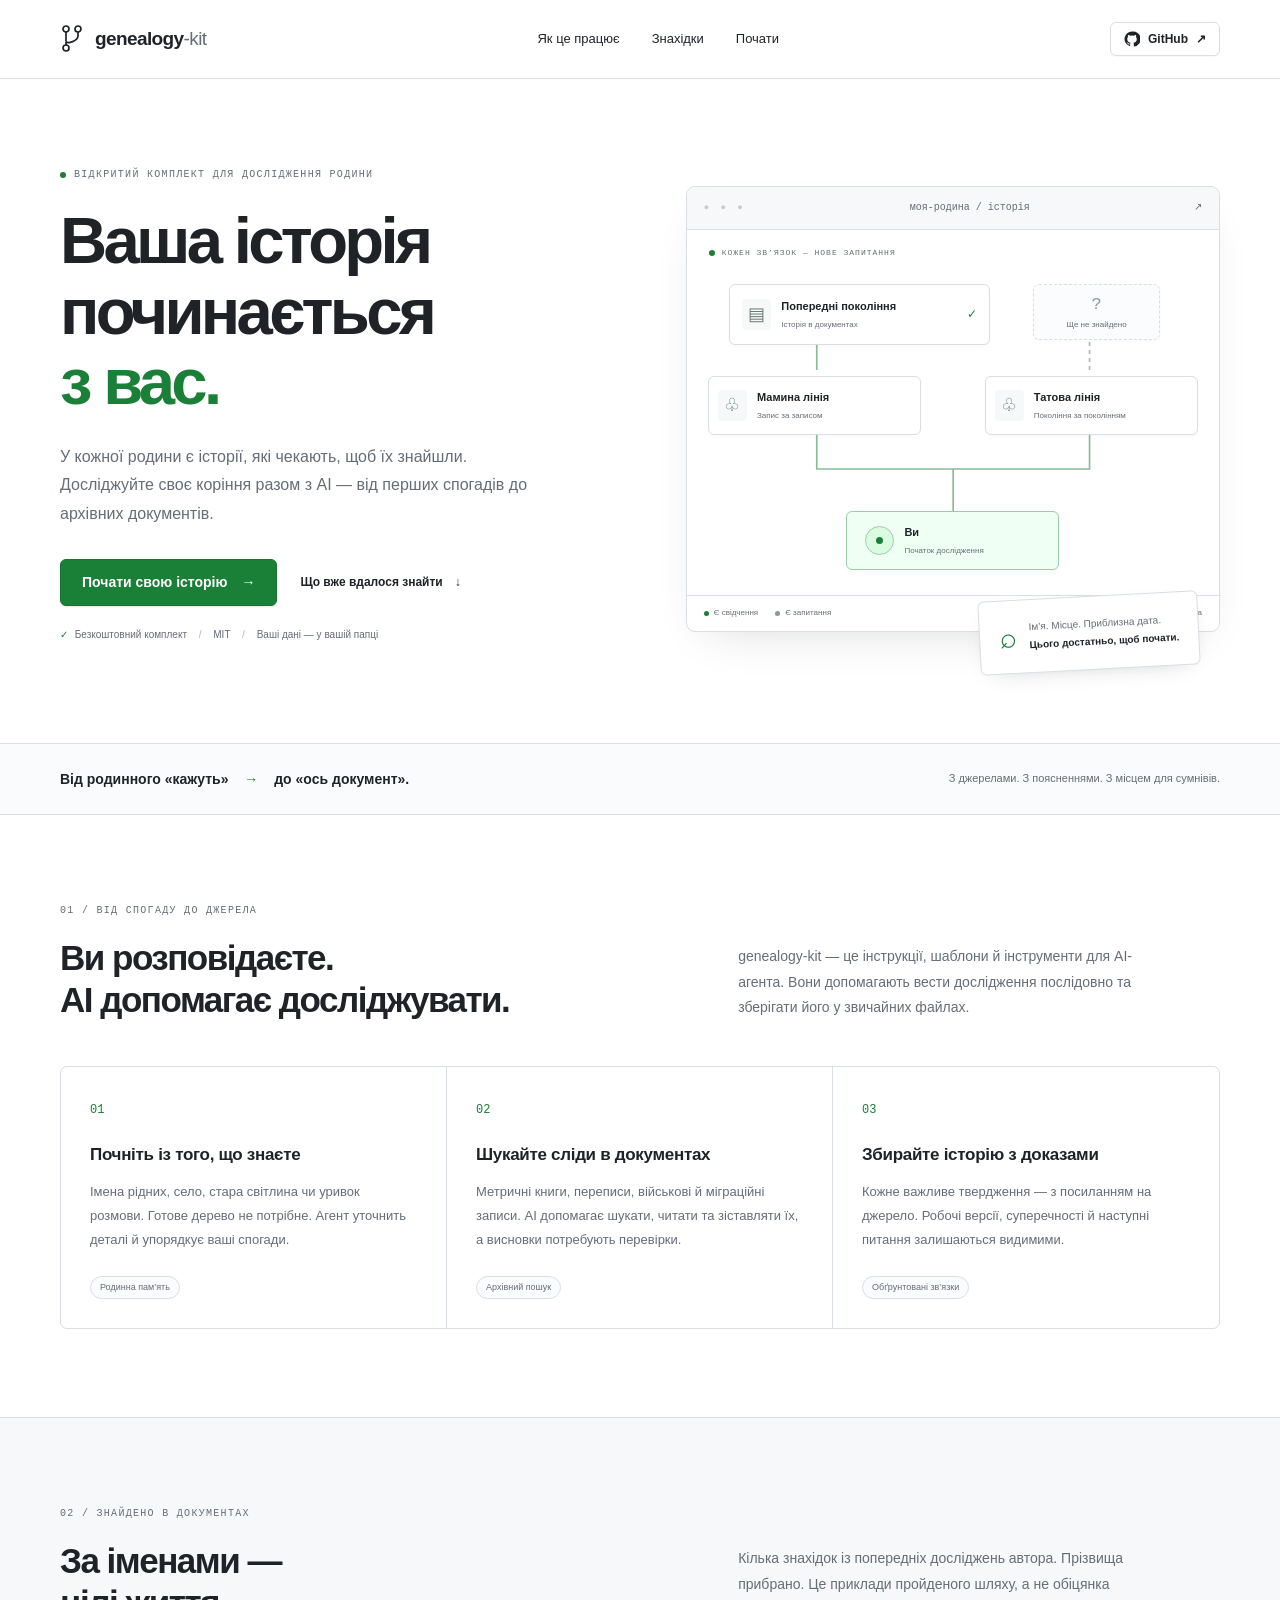
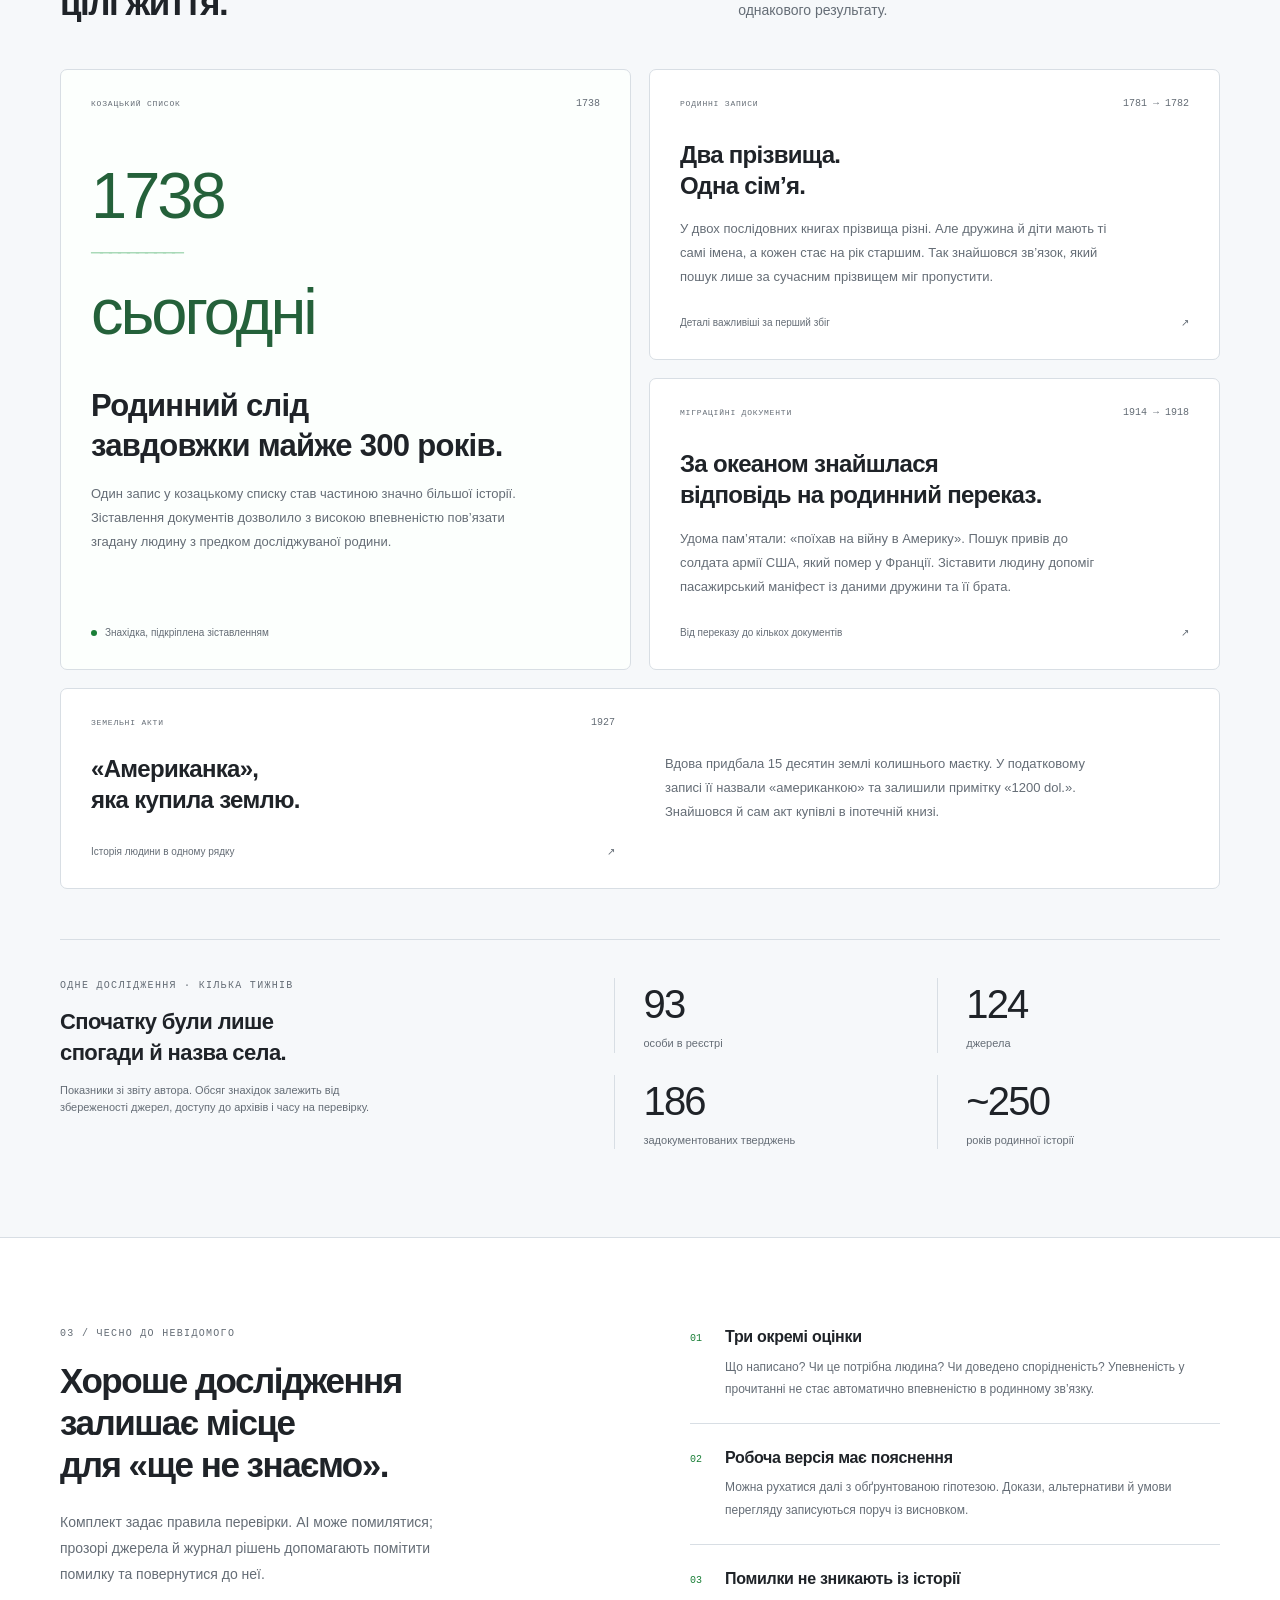
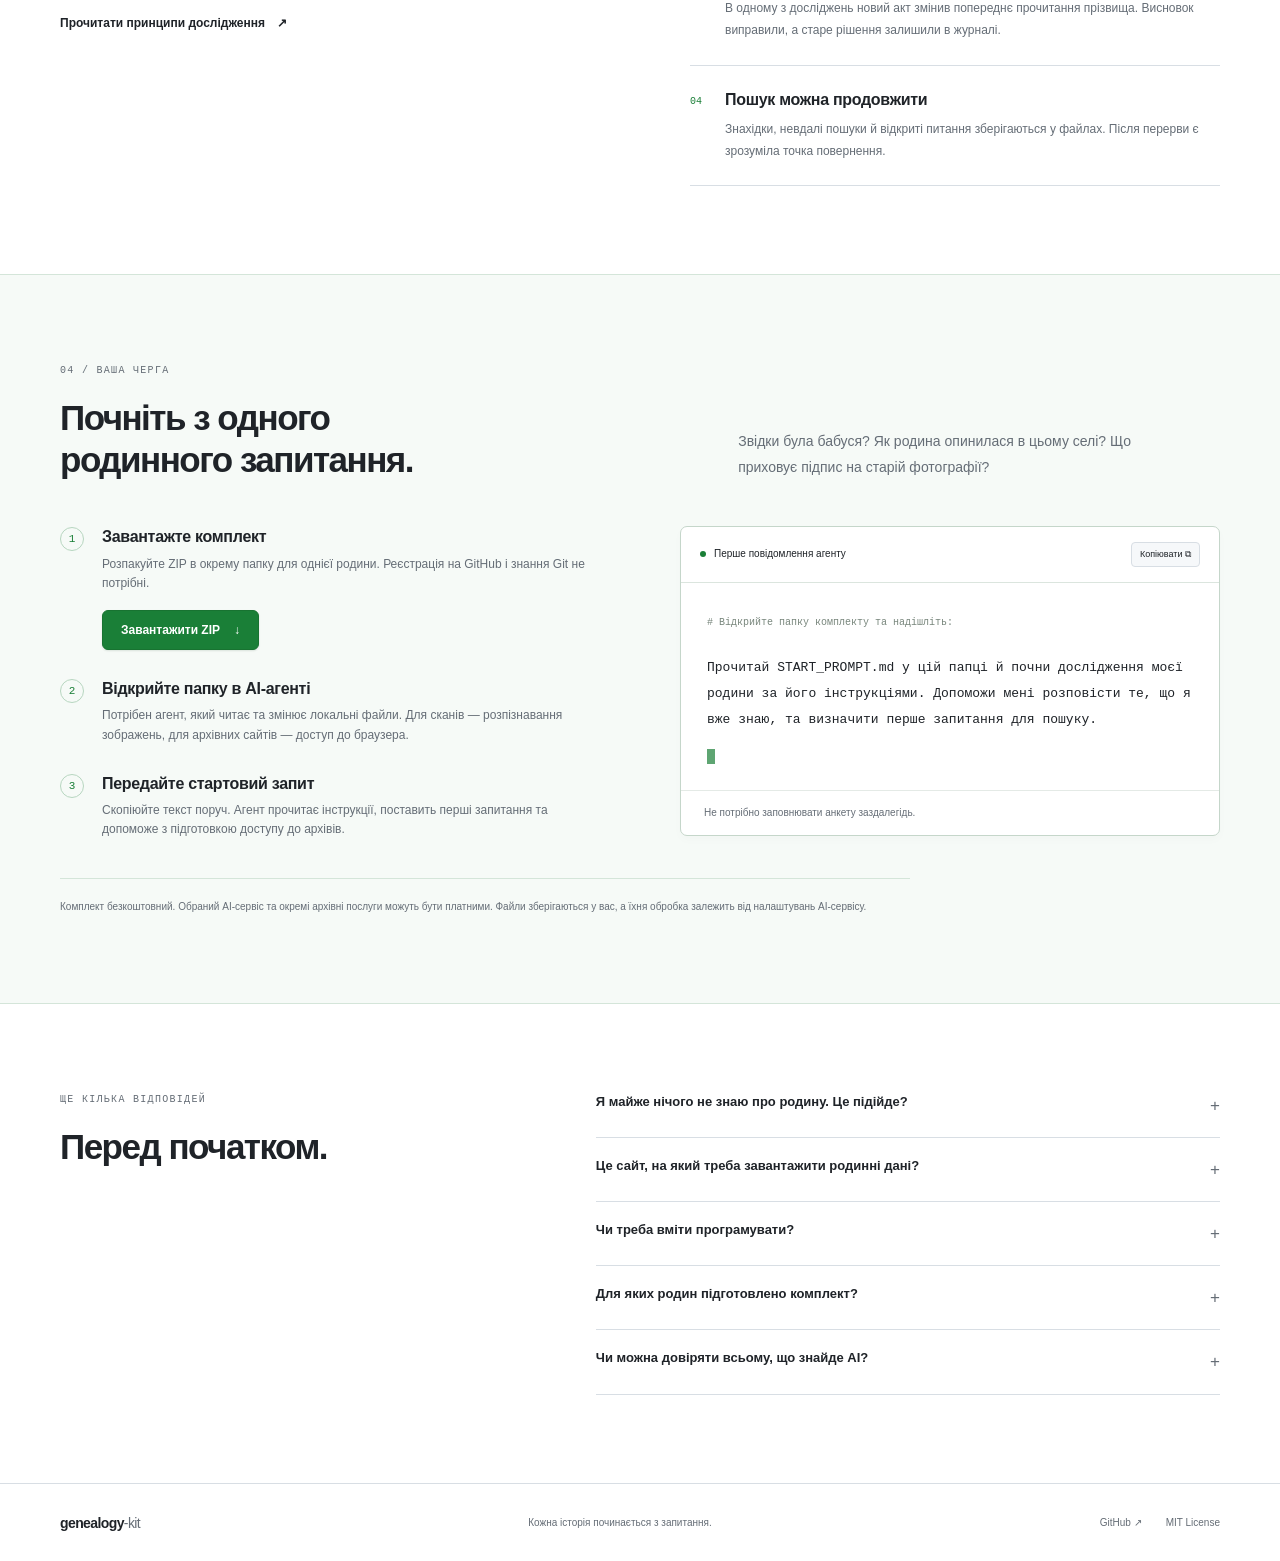
==== index.html @ ab4fbb74 "Публічний лендінг genealogy-kit" ====
<!doctype html>
<html lang="uk">
<head>
<meta charset="utf-8"><meta name="viewport" content="width=device-width,initial-scale=1">
<meta name="theme-color" content="#ffffff">
<title>genealogy-kit — Ваша історія починається з вас</title>
<meta name="description" content="Досліджуйте своє коріння разом з AI. Відкритий комплект інструкцій, шаблонів і інструментів: від родинних спогадів до історії, підкріпленої документами.">
<meta property="og:title" content="Ваша історія починається з вас — genealogy-kit">
<meta property="og:description" content="Родинні спогади. Архівні документи. Нові зв’язки. Відкритий комплект для дослідження родини разом з AI.">
<meta property="og:type" content="website"><meta property="og:locale" content="uk_UA">
<meta property="og:url" content="https://andriipopovych.github.io/genealogy-kit/">
<link rel="canonical" href="https://andriipopovych.github.io/genealogy-kit/">
<link rel="icon" href="icon.svg" type="image/svg+xml"><link rel="stylesheet" href="styles.css">
<script src="app.js" defer></script>
</head>
<body>
<a class="skip" href="#main">До основного вмісту</a>
<header class="header"><div class="wrap header-inner">
<a class="brand" href="#" aria-label="genealogy-kit — на початок"><svg width="25" height="27" viewBox="0 0 25 27" fill="none" aria-hidden="true"><path d="M6 5v11c0 4 12 0 12-5V5M6 17v5" stroke="currentColor" stroke-width="1.7"/><circle cx="6" cy="4" r="3" fill="white" stroke="currentColor" stroke-width="1.7"/><circle cx="18" cy="4" r="3" fill="white" stroke="currentColor" stroke-width="1.7"/><circle cx="6" cy="23" r="3" fill="white" stroke="currentColor" stroke-width="1.7"/></svg><span>genealogy<span class="muted">-kit</span></span></a>
<nav aria-label="Основна навігація"><a href="#how">Як це працює</a><a href="#stories">Знахідки</a><a href="#start">Почати</a></nav>
<a class="button small" href="https://github.com/AndriiPopovych/genealogy-kit"><svg class="icon" viewBox="0 0 24 24" aria-hidden="true"><path fill="currentColor" d="M12 .8a11.2 11.2 0 0 0-3.54 21.83c.56.1.77-.24.77-.54v-2.1c-3.13.68-3.79-1.33-3.79-1.33-.51-1.3-1.25-1.65-1.25-1.65-1.02-.7.08-.69.08-.69 1.13.08 1.72 1.16 1.72 1.16 1 .1.76 2.11 3.28 1.47.1-.72.39-1.22.71-1.5-2.5-.28-5.13-1.25-5.13-5.54 0-1.22.44-2.22 1.16-3-.12-.28-.5-1.42.11-2.96 0 0 .95-.3 3.08 1.15a10.7 10.7 0 0 1 5.6 0c2.14-1.45 3.08-1.15 3.08-1.15.62 1.54.23 2.68.12 2.97.72.77 1.15 1.77 1.15 2.99 0 4.3-2.63 5.26-5.14 5.54.4.35.76 1.03.76 2.08v3.06c0 .3.2.65.78.54A11.2 11.2 0 0 0 12 .8Z"/></svg> GitHub <span aria-hidden="true">↗</span></a>
</div></header>
<main id="main">
<section class="hero wrap">
<div class="hero-copy"><div class="eyebrow"><span class="status-dot"></span> ВІДКРИТИЙ КОМПЛЕКТ ДЛЯ ДОСЛІДЖЕННЯ РОДИНИ</div>
<h1>Ваша історія<br>починається<br><span>з вас.</span></h1>
<p class="lead">У кожної родини є історії, які чекають, щоб їх знайшли. Досліджуйте своє коріння разом з AI — від перших спогадів до архівних документів.</p>
<div class="actions"><a class="button primary" href="#start">Почати свою історію <span aria-hidden="true">→</span></a><a class="text-link" href="#stories">Що вже вдалося знайти <span aria-hidden="true">↓</span></a></div>
<p class="hero-note"><span aria-hidden="true">✓</span> Безкоштовний комплект <span class="separator">/</span> MIT <span class="separator">/</span> Ваші дані — у вашій папці</p>
</div>
<div class="tree-window" aria-label="Умовна схема: від вас до попередніх поколінь, із джерелами й відкритими питаннями">
<div class="window-bar"><span class="window-dots" aria-hidden="true">● ● ●</span><span>моя-родина / історія</span><span class="mono">↗</span></div>
<div class="tree-canvas">
<div class="tree-caption"><span class="status-dot"></span> КОЖЕН ЗВ’ЯЗОК — НОВЕ ЗАПИТАННЯ</div>
<svg class="tree-lines" viewBox="0 0 480 365" preserveAspectRatio="none" aria-hidden="true"><path d="M240 282V239H117V183M240 239H363V183M117 140V98H240V63"/><path class="uncertain" d="M363 140V63"/></svg>
<div class="ancestor old"><span class="node-icon">▤</span><div><b>Попередні покоління</b><small>Історія в документах</small></div><span class="node-check">✓</span></div>
<div class="ancestor question"><span>?</span><small>Ще не знайдено</small></div>
<div class="ancestor parent parent-left"><span class="node-icon">♧</span><div><b>Мамина лінія</b><small>Запис за записом</small></div></div>
<div class="ancestor parent parent-right"><span class="node-icon">♧</span><div><b>Татова лінія</b><small>Покоління за поколінням</small></div></div>
<div class="ancestor you"><span class="you-dot"></span><div><b>Ви</b><small>Початок дослідження</small></div></div>
</div>
<div class="tree-footer"><span><span class="legend-dot green"></span> Є свідчення</span><span><span class="legend-dot gray"></span> Є запитання</span><span class="illustration">Умовна схема</span></div>
<div class="source-note"><span class="source-icon" aria-hidden="true">⌕</span><p>Ім’я. Місце. Приблизна дата.<br><strong>Цього достатньо, щоб почати.</strong></p></div>
</div>
</section>
<div class="principle-strip"><div class="wrap"><p>Від родинного «кажуть» <span aria-hidden="true">→</span> до «ось документ».</p><span>З джерелами. З поясненнями. З місцем для сумнівів.</span></div></div>
<section id="how" class="section wrap">
<div class="section-heading"><div><div class="eyebrow">01 / ВІД СПОГАДУ ДО ДЖЕРЕЛА</div><h2>Ви розповідаєте.<br>AI допомагає досліджувати.</h2></div><p>genealogy-kit — це інструкції, шаблони й інструменти для AI-агента. Вони допомагають вести дослідження послідовно та зберігати його у звичайних файлах.</p></div>
<div class="steps"><article><span class="step-number">01</span><h3>Почніть із того, що знаєте</h3><p>Імена рідних, село, стара світлина чи уривок розмови. Готове дерево не потрібне. Агент уточнить деталі й упорядкує ваші спогади.</p><span class="step-label">Родинна пам’ять</span></article><article><span class="step-number">02</span><h3>Шукайте сліди в документах</h3><p>Метричні книги, переписи, військові й міграційні записи. AI допомагає шукати, читати та зіставляти їх, а висновки потребують перевірки.</p><span class="step-label">Архівний пошук</span></article><article><span class="step-number">03</span><h3>Збирайте історію з доказами</h3><p>Кожне важливе твердження — з посиланням на джерело. Робочі версії, суперечності й наступні питання залишаються видимими.</p><span class="step-label">Обґрунтовані зв’язки</span></article></div>
</section>
<section id="stories" class="stories-section"><div class="wrap section">
<div class="section-heading"><div><div class="eyebrow">02 / ЗНАЙДЕНО В ДОКУМЕНТАХ</div><h2>За іменами —<br>цілі життя.</h2></div><p>Кілька знахідок із попередніх досліджень автора. Прізвища прибрано. Це приклади пройденого шляху, а не обіцянка однакового результату.</p></div>
<div class="stories-grid">
<article class="story feature-story"><div class="story-meta"><span class="tag">КОЗАЦЬКИЙ СПИСОК</span><span>1738</span></div><div class="year-art" aria-hidden="true">1738<span>──────────</span>сьогодні</div><h3>Родинний слід<br>завдовжки майже 300 років.</h3><p>Один запис у козацькому списку став частиною значно більшої історії. Зіставлення документів дозволило з високою впевненістю пов’язати згадану людину з предком досліджуваної родини.</p><div class="story-bottom"><span class="status-dot"></span> Знахідка, підкріплена зіставленням</div></article>
<article class="story"><div class="story-meta"><span class="tag">РОДИННІ ЗАПИСИ</span><span>1781 → 1782</span></div><h3>Два прізвища.<br>Одна сім’я.</h3><p>У двох послідовних книгах прізвища різні. Але дружина й діти мають ті самі імена, а кожен стає на рік старшим. Так знайшовся зв’язок, який пошук лише за сучасним прізвищем міг пропустити.</p><div class="story-bottom">Деталі важливіші за перший збіг <span>↗</span></div></article>
<article class="story"><div class="story-meta"><span class="tag">МІГРАЦІЙНІ ДОКУМЕНТИ</span><span>1914 → 1918</span></div><h3>За океаном знайшлася<br>відповідь на родинний переказ.</h3><p>Удома пам’ятали: «поїхав на війну в Америку». Пошук привів до солдата армії США, який помер у Франції. Зіставити людину допоміг пасажирський маніфест із даними дружини та її брата.</p><div class="story-bottom">Від переказу до кількох документів <span>↗</span></div></article>
<article class="story"><div class="story-meta"><span class="tag">ЗЕМЕЛЬНІ АКТИ</span><span>1927</span></div><h3>«Американка»,<br>яка купила землю.</h3><p>Вдова придбала 15 десятин землі колишнього маєтку. У податковому записі її назвали «американкою» та залишили примітку «1200 dol.». Знайшовся й сам акт купівлі в іпотечній книзі.</p><div class="story-bottom">Історія людини в одному рядку <span>↗</span></div></article>
</div>
<div class="case-summary"><div><span class="eyebrow">ОДНЕ ДОСЛІДЖЕННЯ · КІЛЬКА ТИЖНІВ</span><h3>Спочатку були лише<br>спогади й назва села.</h3><p>Показники зі звіту автора. Обсяг знахідок залежить від збереженості джерел, доступу до архівів і часу на перевірку.</p></div><div class="stats"><div><strong>93</strong><span>особи в реєстрі</span></div><div><strong>124</strong><span>джерела</span></div><div><strong>186</strong><span>задокументованих тверджень</span></div><div><strong>~250</strong><span>років родинної історії</span></div></div></div>
</div></section>
<section class="section wrap evidence-section"><div><div class="eyebrow">03 / ЧЕСНО ДО НЕВІДОМОГО</div><h2>Хороше дослідження<br>залишає місце<br>для «ще не знаємо».</h2><p class="section-intro">Комплект задає правила перевірки. AI може помилятися; прозорі джерела й журнал рішень допомагають помітити помилку та повернутися до неї.</p><a class="text-link" href="https://github.com/AndriiPopovych/genealogy-kit/blob/main/AGENTS.md">Прочитати принципи дослідження <span aria-hidden="true">↗</span></a></div><div class="evidence-list"><article><span>01</span><div><h3>Три окремі оцінки</h3><p>Що написано? Чи це потрібна людина? Чи доведено спорідненість? Упевненість у прочитанні не стає автоматично впевненістю в родинному зв’язку.</p></div></article><article><span>02</span><div><h3>Робоча версія має пояснення</h3><p>Можна рухатися далі з обґрунтованою гіпотезою. Докази, альтернативи й умови перегляду записуються поруч із висновком.</p></div></article><article><span>03</span><div><h3>Помилки не зникають із історії</h3><p>В одному з досліджень новий акт змінив попереднє прочитання прізвища. Висновок виправили, а старе рішення залишили в журналі.</p></div></article><article><span>04</span><div><h3>Пошук можна продовжити</h3><p>Знахідки, невдалі пошуки й відкриті питання зберігаються у файлах. Після перерви є зрозуміла точка повернення.</p></div></article></div></section>
<section id="start" class="start-section"><div class="wrap section"><div class="section-heading"><div><div class="eyebrow">04 / ВАША ЧЕРГА</div><h2>Почніть з одного<br>родинного запитання.</h2></div><p>Звідки була бабуся? Як родина опинилася в цьому селі? Що приховує підпис на старій фотографії?</p></div><div class="start-grid"><div class="start-instructions"><article><span>1</span><div><h3>Завантажте комплект</h3><p>Розпакуйте ZIP в окрему папку для однієї родини. Реєстрація на GitHub і знання Git не потрібні.</p><a class="button primary" href="https://github.com/AndriiPopovych/genealogy-kit/archive/refs/heads/main.zip">Завантажити ZIP <span aria-hidden="true">↓</span></a></div></article><article><span>2</span><div><h3>Відкрийте папку в AI-агенті</h3><p>Потрібен агент, який читає та змінює локальні файли. Для сканів — розпізнавання зображень, для архівних сайтів — доступ до браузера.</p></div></article><article><span>3</span><div><h3>Передайте стартовий запит</h3><p>Скопіюйте текст поруч. Агент прочитає інструкції, поставить перші запитання та допоможе з підготовкою доступу до архівів.</p></div></article></div><div class="prompt-panel"><div class="prompt-header"><span><span class="status-dot"></span> Перше повідомлення агенту</span><button id="copy-prompt" type="button">Копіювати <span aria-hidden="true">⧉</span></button></div><div class="prompt-body"><span class="prompt-comment"># Відкрийте папку комплекту та надішліть:</span><p id="prompt-text">Прочитай START_PROMPT.md у цій папці й почни дослідження моєї родини за його інструкціями. Допоможи мені розповісти те, що я вже знаю, та визначити перше запитання для пошуку.</p><span class="cursor" aria-hidden="true"></span></div><div class="prompt-footer">Не потрібно заповнювати анкету заздалегідь.</div><p id="copy-status" role="status" aria-live="polite"></p></div></div><p class="start-footnote">Комплект безкоштовний. Обраний AI-сервіс та окремі архівні послуги можуть бути платними. Файли зберігаються у вас, а їхня обробка залежить від налаштувань AI-сервісу.</p></div></section>
<section class="section wrap faq-section"><div><div class="eyebrow">ЩЕ КІЛЬКА ВІДПОВІДЕЙ</div><h2>Перед початком.</h2></div><div class="faq"><details><summary>Я майже нічого не знаю про родину. Це підійде?<span>+</span></summary><p>Так, можна почати з небагатьох відомостей: імені, місця, приблизної дати або родинного переказу. Агент допоможе відділити відоме від припущень і вибрати наступний крок. Проте знайти документи вдається не завжди.</p></details><details><summary>Це сайт, на який треба завантажити родинні дані?<span>+</span></summary><p>Ні. Тут ви завантажуєте комплект, а дослідження ведете у своїй окремій папці. Цей лендінг не приймає родинних даних. Перевірте політику приватності AI-сервісу, яким користуєтеся, перед передаванням йому особистої інформації.</p></details><details><summary>Чи треба вміти програмувати?<span>+</span></summary><p>Ні. Для старту достатньо розпакувати папку та відкрити її в агенті з доступом до файлів. Python потрібний лише для необов’язкових локальних перевірок. Звичайний старт — один агент; командний режим можна ввімкнути окремо.</p></details><details><summary>Для яких родин підготовлено комплект?<span>+</span></summary><p>Насамперед для дослідження українських родин у мінливих історичних кордонах, із маршрутами до джерел сусідніх країн і США. Комплект не заявляє повного покриття всіх країн, архівів чи програм.</p></details><details><summary>Чи можна довіряти всьому, що знайде AI?<span>+</span></summary><p>Результати потрібно перевіряти за документами. Комплект вимагає джерел, окремих оцінок прочитання, тотожності й спорідненості та пояснень невизначеності. Автоматична структурна перевірка файлів не встановлює предків.</p></details></div></section>
</main>
<footer><div class="wrap footer-inner"><a class="brand" href="#">genealogy<span class="muted">-kit</span></a><p>Кожна історія починається з запитання.</p><div><a href="https://github.com/AndriiPopovych/genealogy-kit">GitHub ↗</a><a href="https://github.com/AndriiPopovych/genealogy-kit/blob/main/LICENSE">MIT License</a></div></div></footer>
</body></html>
---- styles.css ----
:root{--ink:#1f2328;--muted:#656d76;--line:#d8dee4;--soft:#f6f8fa;--green:#1a7f37;--pale:#dafbe1}*{box-sizing:border-box}html{scroll-behavior:smooth;scroll-padding-top:90px}body{margin:0;color:var(--ink);background:#fff;font-family:-apple-system,BlinkMacSystemFont,"Segoe UI",Arial,sans-serif;font-size:15px;line-height:1.6;-webkit-font-smoothing:antialiased}a{color:inherit;text-decoration:none}button{font:inherit}a,button,summary{-webkit-tap-highlight-color:transparent}a:focus-visible,button:focus-visible,summary:focus-visible{outline:3px solid #0969da;outline-offset:5px}a:hover{color:var(--green)}.wrap{width:min(1160px,calc(100% - 80px));margin-inline:auto}.header{border-bottom:1px solid var(--line);background:rgba(255,255,255,.96);position:sticky;top:0;z-index:10}.header-inner{height:78px;display:flex;align-items:center;justify-content:space-between;gap:20px}.brand{display:inline-flex;align-items:center;gap:10px;font-size:19px;font-weight:650;letter-spacing:-.6px}.muted{color:var(--muted);font-weight:450}nav{display:flex;gap:32px;font-size:13px;font-weight:500}.button{display:inline-flex;justify-content:center;align-items:center;gap:14px;padding:12px 21px;border:1px solid var(--line);border-radius:6px;font-size:14px;font-weight:600;line-height:1.5;box-shadow:0 1px 0 #1f232808;transition:background .15s,transform .15s}.button:hover{background:var(--soft);color:var(--ink);transform:translateY(-1px)}.button.small{padding:7px 13px;font-size:12px;gap:8px}.icon{height:16px;width:16px}.primary{background:var(--green);border-color:#187331;color:white;box-shadow:0 1px 2px #103d191f}.primary:hover{background:#116b2b;color:white}.hero{display:grid;grid-template-columns:1.07fr 1fr;gap:54px;padding-block:88px 100px;align-items:center}.eyebrow{font-family:ui-monospace,SFMono-Regular,Consolas,monospace;font-size:10px;font-weight:500;letter-spacing:1.3px;display:flex;align-items:center;gap:8px;color:var(--muted)}.status-dot{display:inline-block;flex-shrink:0;height:6px;width:6px;border-radius:50%;background:var(--green)}h1,h2,h3,p{margin:0}h1{font-size:clamp(48px,5.1vw,66px);letter-spacing:-3.7px;line-height:1.08;font-weight:620;margin:23px 0 25px}h1 span{color:var(--green)}.lead{max-width:470px;color:var(--muted);font-size:16px;line-height:1.8}.actions{margin-top:30px;display:flex;flex-wrap:wrap;gap:23px;align-items:center}.text-link{display:inline-flex;align-items:center;gap:12px;font-size:12px;font-weight:600}.hero-note{margin-top:21px;color:var(--muted);font-size:10px}.hero-note>span:first-child{color:var(--green);margin-right:4px}.separator{margin:0 9px;color:#b0b7be}.tree-window{position:relative;margin-top:8px;background:white;border:1px solid var(--line);border-radius:9px;box-shadow:0 18px 45px -23px #1f232830}.window-bar{padding:13px 17px;border-bottom:1px solid var(--line);display:flex;align-items:center;justify-content:space-between;color:var(--muted);font-family:ui-monospace,monospace;font-size:10px;background:#f6f8fa;border-radius:9px 9px 0 0}.window-dots{font-size:9px;letter-spacing:3px;color:#c5cbd1}.tree-canvas{height:365px;position:relative;background-image:radial-gradient(#d8dee4 .7px,transparent .7px);background-size:16px 16px}.tree-caption{position:absolute;left:22px;top:18px;font:8px ui-monospace,monospace;letter-spacing:1px;color:var(--muted);display:flex;align-items:center;gap:7px}.tree-lines{position:absolute;inset:0;width:100%;height:100%;fill:none;stroke:#89bb96;stroke-width:1.5}.tree-lines .uncertain{stroke:#afb8c1;stroke-dasharray:4 4}.ancestor{position:absolute;display:flex;gap:10px;align-items:center;border:1px solid var(--line);border-radius:6px;background:white;padding:13px 12px;box-shadow:0 2px 4px #1f232806}.ancestor b{display:block;font-size:11px;font-weight:600}.ancestor small{display:block;color:var(--muted);font-size:8px;margin-top:3px}.old{top:54px;left:8%;width:49%}.node-icon{display:grid;place-items:center;background:var(--soft);border-radius:4px;width:29px;height:31px;color:#687c6e;font-size:18px}.node-check{margin-left:auto;color:var(--green);font-size:12px}.question{top:54px;left:65%;padding:7px 11px;background:#fbfcfd;border-style:dashed;display:block;text-align:center;width:24%}.question>span{font:17px ui-monospace,monospace;color:#8c959f}.parent{top:146px;width:40%;padding:12px 9px}.parent-left{left:4%}.parent-right{right:4%}.you{top:281px;left:30%;width:40%;border-color:#9aceaa;background:#f0fff4;padding:12px 18px}.you-dot{width:29px;height:29px;border-radius:50%;background:#dafbe1;border:1px solid #9aceaa;position:relative}.you-dot:after{content:"";position:absolute;width:7px;height:7px;background:var(--green);border-radius:50%;top:10px;left:10px}.tree-footer{border-top:1px solid var(--line);display:flex;align-items:center;gap:17px;padding:11px 17px;font-size:8px;color:var(--muted)}.tree-footer>span{display:flex;align-items:center;gap:5px}.legend-dot{width:5px;height:5px;border-radius:50%;display:inline-block}.green{background:var(--green)}.gray{background:#8c959f}.tree-footer .illustration{margin-left:auto}.source-note{position:absolute;bottom:-40px;right:20px;display:flex;gap:13px;align-items:center;border:1px solid var(--line);background:white;border-radius:6px;padding:13px 19px;box-shadow:0 8px 24px -14px #1f232842;transform:rotate(-3deg)}.source-note p{font-size:10px;color:var(--muted);line-height:1.8}.source-note strong{color:var(--ink);font-weight:550}.source-icon{color:var(--green);font-size:29px}.principle-strip{border-block:1px solid var(--line);background:#fafbfc}.principle-strip .wrap{display:flex;align-items:center;justify-content:space-between;gap:20px;padding-block:24px}.principle-strip p{font-size:14px;font-weight:550}.principle-strip p span{margin:0 12px;color:var(--green)}.principle-strip>.wrap>span{color:var(--muted);font-size:11px}.section{padding-block:88px}.section-heading{display:grid;grid-template-columns:1.2fr 1fr;align-items:end;gap:100px;margin-bottom:45px}h2{font-size:35px;letter-spacing:-1.5px;font-weight:580;line-height:1.2;margin-top:18px}.section-heading>p,.section-intro{color:var(--muted);font-size:14px;line-height:1.85;max-width:420px}h3{font-size:17px;line-height:1.4;font-weight:600;letter-spacing:-.3px}.steps{display:grid;grid-template-columns:repeat(3,1fr);border:1px solid var(--line);border-radius:7px;overflow:hidden}.steps article{padding:29px;border-right:1px solid var(--line)}.steps article:last-child{border:0}.step-number{font:12px ui-monospace,monospace;color:var(--green);display:inline-block;margin-bottom:26px}.steps p{color:var(--muted);font-size:13px;line-height:1.85;margin-top:13px}.step-label{font-size:9px;border:1px solid var(--line);border-radius:20px;padding:3px 9px;display:inline-block;margin-top:24px;color:var(--muted);background:#fafbfc}.stories-section{background:var(--soft);border-block:1px solid var(--line)}.stories-grid{display:grid;grid-template-columns:repeat(2,1fr);gap:18px}.story{border:1px solid var(--line);border-radius:7px;background:white;padding:28px 30px;display:flex;flex-direction:column}.story-meta{display:flex;justify-content:space-between;align-items:center;font:10px ui-monospace,monospace;color:var(--muted);gap:10px}.tag{letter-spacing:.8px;font-size:8px}.story h3{font-size:24px;font-weight:560;letter-spacing:-.7px;line-height:1.3;margin:30px 0 16px}.story p{color:var(--muted);font-size:13px;line-height:1.85;max-width:440px}.story-bottom{margin-top:auto;padding-top:26px;font-size:10px;display:flex;align-items:center;justify-content:space-between;color:var(--muted);gap:8px}.feature-story{grid-row:span 2;background:#fcfffd;justify-content:flex-start}.feature-story .story-bottom{justify-content:flex-start}.feature-story h3{font-size:31px;margin-top:30px}.year-art{font-size:65px;font-weight:350;letter-spacing:-3px;margin:48px 0 30px;display:flex;flex-direction:column;color:#24613a;line-height:1.2}.year-art span{font-family:monospace;letter-spacing:-3px;color:#a6d8b5;font-size:20px;margin:7px 0}.year-art+ h3{margin-top:5px}.story:last-child{grid-column:1/-1;display:grid;grid-template-columns:1fr 1fr;gap:15px 50px}.story:last-child h3{grid-column:1;grid-row:2;margin:10px 0}.story:last-child p{grid-column:2;grid-row:1/span 3;align-self:center}.story:last-child .story-bottom{grid-column:1;padding-top:4px}.case-summary{display:grid;grid-template-columns:1fr 1.25fr;gap:70px;border-top:1px solid var(--line);margin-top:50px;padding-top:38px}.case-summary h3{font-size:22px;letter-spacing:-.6px;margin:13px 0}.case-summary p{font-size:11px;color:var(--muted);max-width:320px}.stats{display:grid;grid-template-columns:1fr 1fr;gap:22px 40px}.stats>div{border-left:1px solid var(--line);padding-left:28px}.stats strong{display:block;font-size:40px;font-weight:450;letter-spacing:-1.8px;line-height:1.3}.stats span{display:block;font-size:11px;color:var(--muted);margin-top:5px}.evidence-section{display:grid;grid-template-columns:1fr 1fr;gap:100px}.section-intro{margin-top:24px}.evidence-section .text-link{margin-top:26px}.evidence-list article{display:flex;gap:23px;padding-block:23px;border-bottom:1px solid var(--line)}.evidence-list article:first-child{padding-top:0}.evidence-list article>span{font:10px ui-monospace,monospace;color:var(--green);padding-top:7px}.evidence-list h3{font-size:16px}.evidence-list p{font-size:12px;line-height:1.85;color:var(--muted);margin-top:7px}.start-section{background:#f6faf7;border-block:1px solid #d4e5d9}.start-grid{display:grid;grid-template-columns:1fr 1fr;gap:80px;align-items:start}.start-instructions article{display:flex;gap:18px;margin-bottom:28px}.start-instructions article>span{flex-shrink:0;width:24px;height:24px;border:1px solid #b7d6c0;color:var(--green);border-radius:50%;font:11px ui-monospace,monospace;display:grid;place-items:center;margin-top:1px}.start-instructions h3{font-size:16px}.start-instructions p{font-size:12px;color:var(--muted);margin-top:6px}.start-instructions .button{margin-top:17px;font-size:12px;padding:10px 18px}.prompt-panel{border:1px solid #c5d6ca;border-radius:7px;background:white;box-shadow:0 4px 10px #1f232805;overflow:hidden}.prompt-header{display:flex;justify-content:space-between;align-items:center;padding:15px 19px;border-bottom:1px solid #dbe5de;font-size:10px;gap:10px}.prompt-header>span{display:flex;gap:8px;align-items:center}.prompt-header button{border:1px solid var(--line);border-radius:4px;background:var(--soft);padding:4px 8px;font-size:9px;cursor:pointer;color:var(--ink)}.prompt-header button:hover{background:#e8edef}.prompt-body{padding:26px;font-family:ui-monospace,SFMono-Regular,Consolas,monospace;font-size:13px;line-height:2}.prompt-comment{color:#78867c;font-size:10px}.prompt-body p{margin-top:20px}.cursor{display:block;width:8px;height:15px;background:#1a7f37;margin-top:16px;opacity:.7}.prompt-footer{font-size:10px;padding:14px 23px;border-top:1px solid #e4eae6;color:var(--muted)}#copy-status:empty{display:none}#copy-status{padding:10px 20px;color:var(--green);font-size:11px}.start-footnote{padding-top:20px;border-top:1px solid #d4e5d9;font-size:10px;color:var(--muted);margin-top:10px;max-width:850px}.faq-section{display:grid;grid-template-columns:1fr 1.4fr;gap:90px}.faq details{border-bottom:1px solid var(--line);padding:18px 0}.faq details:first-child{padding-top:0}.faq summary{font-size:13px;font-weight:550;display:flex;justify-content:space-between;gap:22px;cursor:pointer;list-style:none}.faq summary::-webkit-details-marker{display:none}.faq summary>span{color:var(--muted);font-size:17px;font-weight:400}.faq details[open] summary>span{transform:rotate(45deg)}.faq details p{padding-top:15px;font-size:12px;line-height:1.85;color:var(--muted)}footer{border-top:1px solid var(--line)}.footer-inner{padding-block:28px;display:flex;align-items:center;justify-content:space-between;gap:20px}.footer-inner .brand{font-size:14px;gap:0}.footer-inner p,.footer-inner>div{font-size:10px;color:var(--muted)}.footer-inner>div{display:flex;gap:24px}.skip{position:absolute;top:-70px;left:20px;background:white;z-index:30;padding:10px;border:1px solid}.skip:focus{top:10px}
@media(min-width:1450px){.hero{padding-block:110px 120px}}@media(max-width:1050px){.wrap{width:calc(100% - 48px)}.hero{gap:30px}h1{font-size:56px}.eyebrow{font-size:9px;letter-spacing:.8px}.section-heading,.evidence-section{gap:45px}.actions{gap:16px}.hero .text-link{font-size:11px}.start-grid{gap:35px}.ancestor{gap:6px}.ancestor b{font-size:10px}.ancestor small{font-size:7px}.node-icon{width:23px}.case-summary{gap:40px}.steps article{padding:23px}.tree-footer{gap:10px}}
@media(max-width:760px){.wrap{width:calc(100% - 40px)}.header-inner{height:64px}.brand{font-size:17px}nav{gap:18px}nav a{font-size:11px}nav a:first-child{display:none}.header .small{font-size:0;gap:0;padding:8px}.header .small>span{display:none}.hero{grid-template-columns:1fr;padding-block:52px 80px;gap:43px}.hero-copy{max-width:560px}h1{font-size:60px;letter-spacing:-3px}.lead{max-width:500px;font-size:15px}.tree-window{width:min(100%,490px);margin:0 auto}.ancestor b{font-size:11px}.ancestor small{font-size:8px}.node-icon{width:29px}.principle-strip .wrap{display:block;padding-block:20px}.principle-strip p{font-size:13px}.principle-strip>.wrap>span{display:block;font-size:10px;margin-top:8px}.section{padding-block:58px}.section-heading{grid-template-columns:1fr;gap:20px;margin-bottom:30px}h2{font-size:31px}.section-heading>p{font-size:13px;max-width:510px}.steps{grid-template-columns:1fr}.steps article{border-right:0;border-bottom:1px solid var(--line);padding:24px}.step-number{margin-bottom:12px}.steps h3{font-size:17px}.step-label{margin-top:15px}.stories-grid{gap:14px}.story{padding:22px}.story h3{font-size:21px}.feature-story h3{font-size:26px}.year-art{font-size:47px}.story-meta{font-size:9px;align-items:start;flex-direction:column;gap:4px}.tag{font-size:7px}.story p{font-size:12px}.story:last-child{gap:20px;grid-template-columns:1fr 1fr}.case-summary{grid-template-columns:1fr;gap:25px;margin-top:33px}.case-summary p{max-width:450px}.stats strong{font-size:36px}.stats>div{padding-left:18px}.evidence-section{grid-template-columns:1fr;gap:35px}.section-intro{font-size:13px;max-width:500px}.evidence-list article{gap:18px}.start-grid{grid-template-columns:1fr;gap:15px}.start-instructions article{margin-bottom:25px}.start-footnote{margin-top:28px}.faq-section{grid-template-columns:1fr;gap:30px}.footer-inner{flex-wrap:wrap;gap:16px}.footer-inner p{order:3;width:100%}}
@media(max-width:450px){h1{font-size:52px}.hero .eyebrow{font-size:7px;letter-spacing:.5px}.actions{align-items:start;flex-direction:column}.hero-note{font-size:9px}.separator{margin:0 5px}.tree-canvas{height:345px}.tree-lines{height:345px}.old{left:5%;width:53%}.ancestor{padding:11px 8px;gap:6px}.ancestor b{font-size:9px}.ancestor small{font-size:7px}.node-icon{width:22px;font-size:15px}.parent{width:43%;top:140px}.parent-left{left:3%}.parent-right{right:3%}.you{top:267px;width:46%;left:27%;padding:12px}.tree-caption{font-size:7px;left:16px}.source-note{right:10px;padding:10px 14px}.tree-footer{font-size:7px;padding:10px}.tree-footer .illustration{font-size:6px}.stories-grid{grid-template-columns:1fr}.feature-story{grid-row:auto}.year-art{font-size:50px;margin:25px 0;flex-direction:row;align-items:center;gap:15px}.year-art span{font-size:8px;width:35px;overflow:hidden;letter-spacing:-2px}.year-art{font-size:36px;letter-spacing:-1px}.story-meta{flex-direction:row}.story h3{margin-top:24px}.story:last-child{display:flex;gap:0;grid-column:auto}.story:last-child h3{margin:24px 0 16px}.story:last-child .story-bottom{padding-top:26px}.story p{max-width:none}.story-bottom{font-size:9px}.prompt-header{padding:13px;font-size:9px}.prompt-body{padding:20px;font-size:12px}.prompt-comment{font-size:8px}}
@media(prefers-reduced-motion:reduce){html{scroll-behavior:auto}*{transition:none!important}}
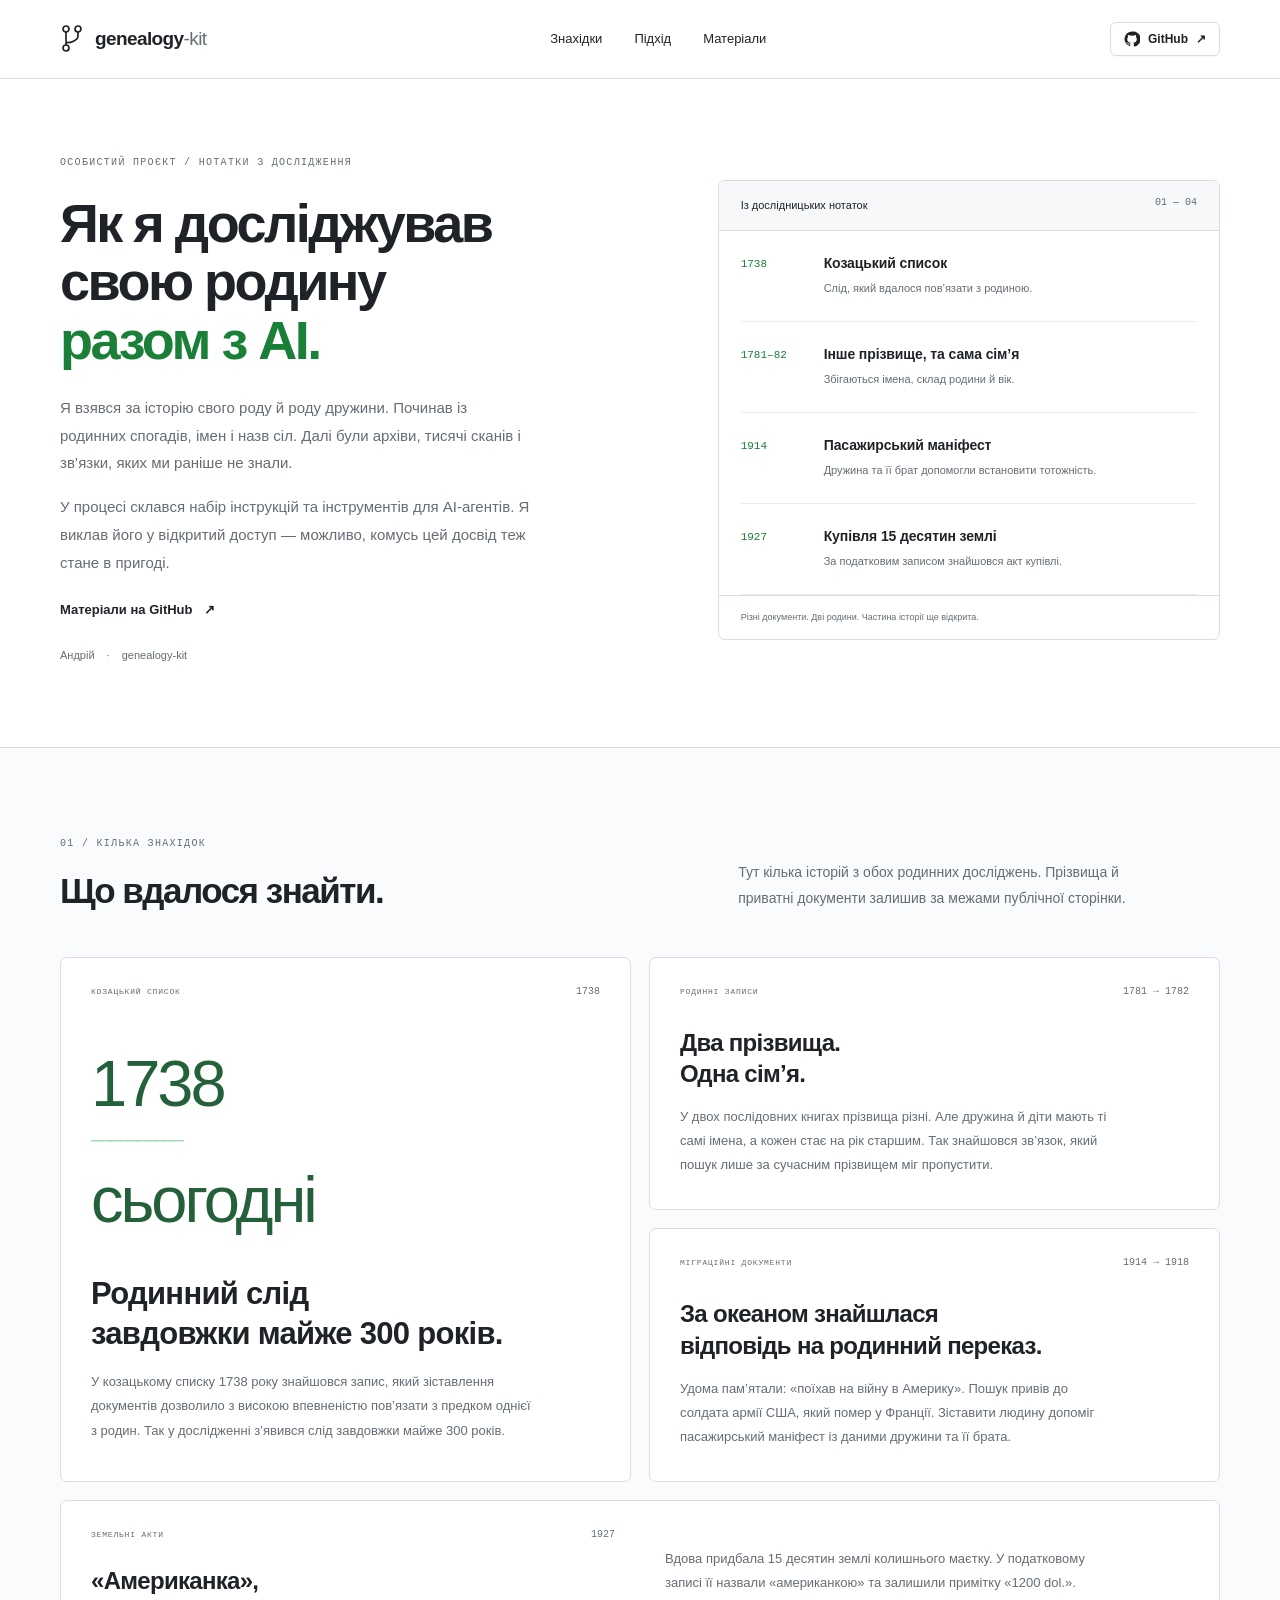
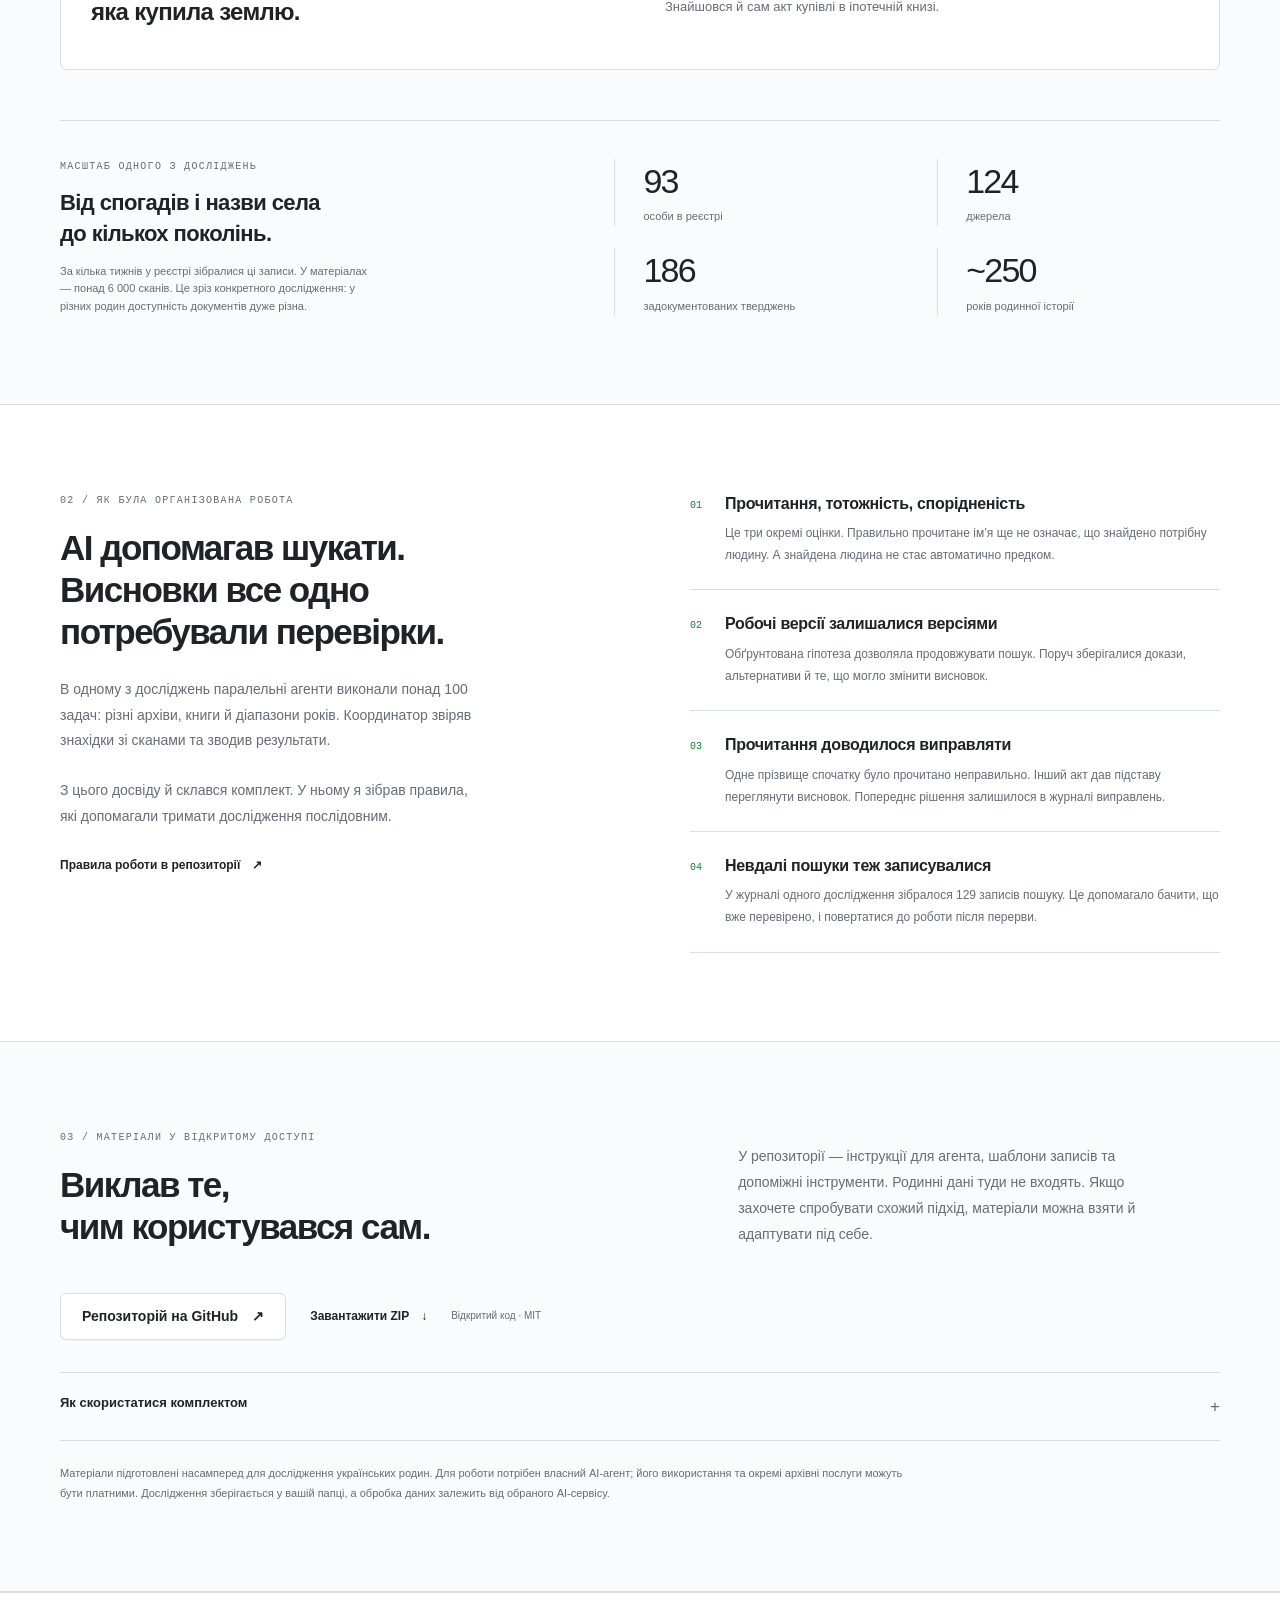
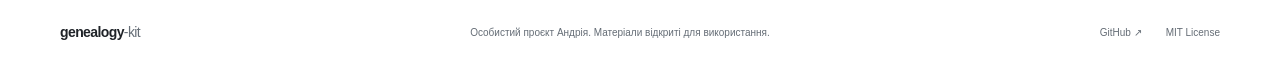
==== commit abf0af30: "Особиста розповідь про родинні дослідження" ====
--- a/index.html
+++ b/index.html
@@ -3,10 +3,10 @@
 <head>
 <meta charset="utf-8"><meta name="viewport" content="width=device-width,initial-scale=1">
 <meta name="theme-color" content="#ffffff">
-<title>genealogy-kit — Ваша історія починається з вас</title>
-<meta name="description" content="Досліджуйте своє коріння разом з AI. Відкритий комплект інструкцій, шаблонів і інструментів: від родинних спогадів до історії, підкріпленої документами.">
-<meta property="og:title" content="Ваша історія починається з вас — genealogy-kit">
-<meta property="og:description" content="Родинні спогади. Архівні документи. Нові зв’язки. Відкритий комплект для дослідження родини разом з AI.">
+<title>Родинне дослідження з AI — genealogy-kit</title>
+<meta name="description" content="Як я досліджував свій рід і рід дружини разом з AI. Кілька знахідок, досвід роботи з архівами та матеріали, які я виклав у відкритий доступ.">
+<meta property="og:title" content="Родинне дослідження з AI — genealogy-kit">
+<meta property="og:description" content="Дві родини, архівні документи й кілька несподіваних історій. Ділюся досвідом дослідження з AI та напрацьованим комплектом.">
 <meta property="og:type" content="website"><meta property="og:locale" content="uk_UA">
 <meta property="og:url" content="https://andriipopovych.github.io/genealogy-kit/">
 <link rel="canonical" href="https://andriipopovych.github.io/genealogy-kit/">
@@ -17,50 +17,39 @@
 <a class="skip" href="#main">До основного вмісту</a>
 <header class="header"><div class="wrap header-inner">
 <a class="brand" href="#" aria-label="genealogy-kit — на початок"><svg width="25" height="27" viewBox="0 0 25 27" fill="none" aria-hidden="true"><path d="M6 5v11c0 4 12 0 12-5V5M6 17v5" stroke="currentColor" stroke-width="1.7"/><circle cx="6" cy="4" r="3" fill="white" stroke="currentColor" stroke-width="1.7"/><circle cx="18" cy="4" r="3" fill="white" stroke="currentColor" stroke-width="1.7"/><circle cx="6" cy="23" r="3" fill="white" stroke="currentColor" stroke-width="1.7"/></svg><span>genealogy<span class="muted">-kit</span></span></a>
-<nav aria-label="Основна навігація"><a href="#how">Як це працює</a><a href="#stories">Знахідки</a><a href="#start">Почати</a></nav>
+<nav aria-label="Основна навігація"><a href="#stories">Знахідки</a><a href="#how">Підхід</a><a href="#start">Матеріали</a></nav>
 <a class="button small" href="https://github.com/AndriiPopovych/genealogy-kit"><svg class="icon" viewBox="0 0 24 24" aria-hidden="true"><path fill="currentColor" d="M12 .8a11.2 11.2 0 0 0-3.54 21.83c.56.1.77-.24.77-.54v-2.1c-3.13.68-3.79-1.33-3.79-1.33-.51-1.3-1.25-1.65-1.25-1.65-1.02-.7.08-.69.08-.69 1.13.08 1.72 1.16 1.72 1.16 1 .1.76 2.11 3.28 1.47.1-.72.39-1.22.71-1.5-2.5-.28-5.13-1.25-5.13-5.54 0-1.22.44-2.22 1.16-3-.12-.28-.5-1.42.11-2.96 0 0 .95-.3 3.08 1.15a10.7 10.7 0 0 1 5.6 0c2.14-1.45 3.08-1.15 3.08-1.15.62 1.54.23 2.68.12 2.97.72.77 1.15 1.77 1.15 2.99 0 4.3-2.63 5.26-5.14 5.54.4.35.76 1.03.76 2.08v3.06c0 .3.2.65.78.54A11.2 11.2 0 0 0 12 .8Z"/></svg> GitHub <span aria-hidden="true">↗</span></a>
 </div></header>
 <main id="main">
-<section class="hero wrap">
-<div class="hero-copy"><div class="eyebrow"><span class="status-dot"></span> ВІДКРИТИЙ КОМПЛЕКТ ДЛЯ ДОСЛІДЖЕННЯ РОДИНИ</div>
-<h1>Ваша історія<br>починається<br><span>з вас.</span></h1>
-<p class="lead">У кожної родини є історії, які чекають, щоб їх знайшли. Досліджуйте своє коріння разом з AI — від перших спогадів до архівних документів.</p>
-<div class="actions"><a class="button primary" href="#start">Почати свою історію <span aria-hidden="true">→</span></a><a class="text-link" href="#stories">Що вже вдалося знайти <span aria-hidden="true">↓</span></a></div>
-<p class="hero-note"><span aria-hidden="true">✓</span> Безкоштовний комплект <span class="separator">/</span> MIT <span class="separator">/</span> Ваші дані — у вашій папці</p>
+<section class="hero wrap personal-hero">
+<div class="hero-copy"><div class="eyebrow">ОСОБИСТИЙ ПРОЄКТ / НОТАТКИ З ДОСЛІДЖЕННЯ</div>
+<h1>Як я досліджував<br>свою родину<br><span>разом з AI.</span></h1>
+<p class="lead">Я взявся за історію свого роду й роду дружини. Починав із родинних спогадів, імен і назв сіл. Далі були архіви, тисячі сканів і зв’язки, яких ми раніше не знали.</p>
+<p class="lead hero-second">У процесі склався набір інструкцій та інструментів для AI-агентів. Я виклав його у відкритий доступ — можливо, комусь цей досвід теж стане в пригоді.</p>
+<div class="actions"><a class="text-link" href="https://github.com/AndriiPopovych/genealogy-kit">Матеріали на GitHub <span aria-hidden="true">↗</span></a></div>
+<p class="author-note">Андрій <span aria-hidden="true">·</span> genealogy-kit</p>
 </div>
-<div class="tree-window" aria-label="Умовна схема: від вас до попередніх поколінь, із джерелами й відкритими питаннями">
-<div class="window-bar"><span class="window-dots" aria-hidden="true">● ● ●</span><span>моя-родина / історія</span><span class="mono">↗</span></div>
-<div class="tree-canvas">
-<div class="tree-caption"><span class="status-dot"></span> КОЖЕН ЗВ’ЯЗОК — НОВЕ ЗАПИТАННЯ</div>
-<svg class="tree-lines" viewBox="0 0 480 365" preserveAspectRatio="none" aria-hidden="true"><path d="M240 282V239H117V183M240 239H363V183M117 140V98H240V63"/><path class="uncertain" d="M363 140V63"/></svg>
-<div class="ancestor old"><span class="node-icon">▤</span><div><b>Попередні покоління</b><small>Історія в документах</small></div><span class="node-check">✓</span></div>
-<div class="ancestor question"><span>?</span><small>Ще не знайдено</small></div>
-<div class="ancestor parent parent-left"><span class="node-icon">♧</span><div><b>Мамина лінія</b><small>Запис за записом</small></div></div>
-<div class="ancestor parent parent-right"><span class="node-icon">♧</span><div><b>Татова лінія</b><small>Покоління за поколінням</small></div></div>
-<div class="ancestor you"><span class="you-dot"></span><div><b>Ви</b><small>Початок дослідження</small></div></div>
-</div>
-<div class="tree-footer"><span><span class="legend-dot green"></span> Є свідчення</span><span><span class="legend-dot gray"></span> Є запитання</span><span class="illustration">Умовна схема</span></div>
-<div class="source-note"><span class="source-icon" aria-hidden="true">⌕</span><p>Ім’я. Місце. Приблизна дата.<br><strong>Цього достатньо, щоб почати.</strong></p></div>
-</div>
-</section>
-<div class="principle-strip"><div class="wrap"><p>Від родинного «кажуть» <span aria-hidden="true">→</span> до «ось документ».</p><span>З джерелами. З поясненнями. З місцем для сумнівів.</span></div></div>
-<section id="how" class="section wrap">
-<div class="section-heading"><div><div class="eyebrow">01 / ВІД СПОГАДУ ДО ДЖЕРЕЛА</div><h2>Ви розповідаєте.<br>AI допомагає досліджувати.</h2></div><p>genealogy-kit — це інструкції, шаблони й інструменти для AI-агента. Вони допомагають вести дослідження послідовно та зберігати його у звичайних файлах.</p></div>
-<div class="steps"><article><span class="step-number">01</span><h3>Почніть із того, що знаєте</h3><p>Імена рідних, село, стара світлина чи уривок розмови. Готове дерево не потрібне. Агент уточнить деталі й упорядкує ваші спогади.</p><span class="step-label">Родинна пам’ять</span></article><article><span class="step-number">02</span><h3>Шукайте сліди в документах</h3><p>Метричні книги, переписи, військові й міграційні записи. AI допомагає шукати, читати та зіставляти їх, а висновки потребують перевірки.</p><span class="step-label">Архівний пошук</span></article><article><span class="step-number">03</span><h3>Збирайте історію з доказами</h3><p>Кожне важливе твердження — з посиланням на джерело. Робочі версії, суперечності й наступні питання залишаються видимими.</p><span class="step-label">Обґрунтовані зв’язки</span></article></div>
+<aside class="research-notes" aria-label="Кілька записів із двох родинних досліджень">
+<div class="notes-header"><span>Із дослідницьких нотаток</span><span class="mono">01 — 04</span></div>
+<div class="note-row"><span class="note-date">1738</span><div><h3>Козацький список</h3><p>Слід, який вдалося пов’язати з родиною.</p></div></div>
+<div class="note-row"><span class="note-date">1781–82</span><div><h3>Інше прізвище, та сама сім’я</h3><p>Збігаються імена, склад родини й вік.</p></div></div>
+<div class="note-row"><span class="note-date">1914</span><div><h3>Пасажирський маніфест</h3><p>Дружина та її брат допомогли встановити тотожність.</p></div></div>
+<div class="note-row"><span class="note-date">1927</span><div><h3>Купівля 15 десятин землі</h3><p>За податковим записом знайшовся акт купівлі.</p></div></div>
+<div class="notes-footer">Різні документи. Дві родини. Частина історії ще відкрита.</div>
+</aside>
 </section>
 <section id="stories" class="stories-section"><div class="wrap section">
-<div class="section-heading"><div><div class="eyebrow">02 / ЗНАЙДЕНО В ДОКУМЕНТАХ</div><h2>За іменами —<br>цілі життя.</h2></div><p>Кілька знахідок із попередніх досліджень автора. Прізвища прибрано. Це приклади пройденого шляху, а не обіцянка однакового результату.</p></div>
+<div class="section-heading"><div><div class="eyebrow">01 / КІЛЬКА ЗНАХІДОК</div><h2>Що вдалося знайти.</h2></div><p>Тут кілька історій з обох родинних досліджень. Прізвища й приватні документи залишив за межами публічної сторінки.</p></div>
 <div class="stories-grid">
-<article class="story feature-story"><div class="story-meta"><span class="tag">КОЗАЦЬКИЙ СПИСОК</span><span>1738</span></div><div class="year-art" aria-hidden="true">1738<span>──────────</span>сьогодні</div><h3>Родинний слід<br>завдовжки майже 300 років.</h3><p>Один запис у козацькому списку став частиною значно більшої історії. Зіставлення документів дозволило з високою впевненістю пов’язати згадану людину з предком досліджуваної родини.</p><div class="story-bottom"><span class="status-dot"></span> Знахідка, підкріплена зіставленням</div></article>
-<article class="story"><div class="story-meta"><span class="tag">РОДИННІ ЗАПИСИ</span><span>1781 → 1782</span></div><h3>Два прізвища.<br>Одна сім’я.</h3><p>У двох послідовних книгах прізвища різні. Але дружина й діти мають ті самі імена, а кожен стає на рік старшим. Так знайшовся зв’язок, який пошук лише за сучасним прізвищем міг пропустити.</p><div class="story-bottom">Деталі важливіші за перший збіг <span>↗</span></div></article>
-<article class="story"><div class="story-meta"><span class="tag">МІГРАЦІЙНІ ДОКУМЕНТИ</span><span>1914 → 1918</span></div><h3>За океаном знайшлася<br>відповідь на родинний переказ.</h3><p>Удома пам’ятали: «поїхав на війну в Америку». Пошук привів до солдата армії США, який помер у Франції. Зіставити людину допоміг пасажирський маніфест із даними дружини та її брата.</p><div class="story-bottom">Від переказу до кількох документів <span>↗</span></div></article>
-<article class="story"><div class="story-meta"><span class="tag">ЗЕМЕЛЬНІ АКТИ</span><span>1927</span></div><h3>«Американка»,<br>яка купила землю.</h3><p>Вдова придбала 15 десятин землі колишнього маєтку. У податковому записі її назвали «американкою» та залишили примітку «1200 dol.». Знайшовся й сам акт купівлі в іпотечній книзі.</p><div class="story-bottom">Історія людини в одному рядку <span>↗</span></div></article>
+<article class="story feature-story"><div class="story-meta"><span class="tag">КОЗАЦЬКИЙ СПИСОК</span><span>1738</span></div><div class="year-art" aria-hidden="true">1738<span>──────────</span>сьогодні</div><h3>Родинний слід<br>завдовжки майже 300 років.</h3><p>У козацькому списку 1738 року знайшовся запис, який зіставлення документів дозволило з високою впевненістю пов’язати з предком однієї з родин. Так у дослідженні з’явився слід завдовжки майже 300 років.</p></article>
+<article class="story"><div class="story-meta"><span class="tag">РОДИННІ ЗАПИСИ</span><span>1781 → 1782</span></div><h3>Два прізвища.<br>Одна сім’я.</h3><p>У двох послідовних книгах прізвища різні. Але дружина й діти мають ті самі імена, а кожен стає на рік старшим. Так знайшовся зв’язок, який пошук лише за сучасним прізвищем міг пропустити.</p></article>
+<article class="story"><div class="story-meta"><span class="tag">МІГРАЦІЙНІ ДОКУМЕНТИ</span><span>1914 → 1918</span></div><h3>За океаном знайшлася<br>відповідь на родинний переказ.</h3><p>Удома пам’ятали: «поїхав на війну в Америку». Пошук привів до солдата армії США, який помер у Франції. Зіставити людину допоміг пасажирський маніфест із даними дружини та її брата.</p></article>
+<article class="story"><div class="story-meta"><span class="tag">ЗЕМЕЛЬНІ АКТИ</span><span>1927</span></div><h3>«Американка»,<br>яка купила землю.</h3><p>Вдова придбала 15 десятин землі колишнього маєтку. У податковому записі її назвали «американкою» та залишили примітку «1200 dol.». Знайшовся й сам акт купівлі в іпотечній книзі.</p></article>
 </div>
-<div class="case-summary"><div><span class="eyebrow">ОДНЕ ДОСЛІДЖЕННЯ · КІЛЬКА ТИЖНІВ</span><h3>Спочатку були лише<br>спогади й назва села.</h3><p>Показники зі звіту автора. Обсяг знахідок залежить від збереженості джерел, доступу до архівів і часу на перевірку.</p></div><div class="stats"><div><strong>93</strong><span>особи в реєстрі</span></div><div><strong>124</strong><span>джерела</span></div><div><strong>186</strong><span>задокументованих тверджень</span></div><div><strong>~250</strong><span>років родинної історії</span></div></div></div>
+<div class="case-summary"><div><span class="eyebrow">МАСШТАБ ОДНОГО З ДОСЛІДЖЕНЬ</span><h3>Від спогадів і назви села<br>до кількох поколінь.</h3><p>За кілька тижнів у реєстрі зібралися ці записи. У матеріалах — понад 6 000 сканів. Це зріз конкретного дослідження: у різних родин доступність документів дуже різна.</p></div><div class="stats"><div><strong>93</strong><span>особи в реєстрі</span></div><div><strong>124</strong><span>джерела</span></div><div><strong>186</strong><span>задокументованих тверджень</span></div><div><strong>~250</strong><span>років родинної історії</span></div></div></div>
 </div></section>
-<section class="section wrap evidence-section"><div><div class="eyebrow">03 / ЧЕСНО ДО НЕВІДОМОГО</div><h2>Хороше дослідження<br>залишає місце<br>для «ще не знаємо».</h2><p class="section-intro">Комплект задає правила перевірки. AI може помилятися; прозорі джерела й журнал рішень допомагають помітити помилку та повернутися до неї.</p><a class="text-link" href="https://github.com/AndriiPopovych/genealogy-kit/blob/main/AGENTS.md">Прочитати принципи дослідження <span aria-hidden="true">↗</span></a></div><div class="evidence-list"><article><span>01</span><div><h3>Три окремі оцінки</h3><p>Що написано? Чи це потрібна людина? Чи доведено спорідненість? Упевненість у прочитанні не стає автоматично впевненістю в родинному зв’язку.</p></div></article><article><span>02</span><div><h3>Робоча версія має пояснення</h3><p>Можна рухатися далі з обґрунтованою гіпотезою. Докази, альтернативи й умови перегляду записуються поруч із висновком.</p></div></article><article><span>03</span><div><h3>Помилки не зникають із історії</h3><p>В одному з досліджень новий акт змінив попереднє прочитання прізвища. Висновок виправили, а старе рішення залишили в журналі.</p></div></article><article><span>04</span><div><h3>Пошук можна продовжити</h3><p>Знахідки, невдалі пошуки й відкриті питання зберігаються у файлах. Після перерви є зрозуміла точка повернення.</p></div></article></div></section>
-<section id="start" class="start-section"><div class="wrap section"><div class="section-heading"><div><div class="eyebrow">04 / ВАША ЧЕРГА</div><h2>Почніть з одного<br>родинного запитання.</h2></div><p>Звідки була бабуся? Як родина опинилася в цьому селі? Що приховує підпис на старій фотографії?</p></div><div class="start-grid"><div class="start-instructions"><article><span>1</span><div><h3>Завантажте комплект</h3><p>Розпакуйте ZIP в окрему папку для однієї родини. Реєстрація на GitHub і знання Git не потрібні.</p><a class="button primary" href="https://github.com/AndriiPopovych/genealogy-kit/archive/refs/heads/main.zip">Завантажити ZIP <span aria-hidden="true">↓</span></a></div></article><article><span>2</span><div><h3>Відкрийте папку в AI-агенті</h3><p>Потрібен агент, який читає та змінює локальні файли. Для сканів — розпізнавання зображень, для архівних сайтів — доступ до браузера.</p></div></article><article><span>3</span><div><h3>Передайте стартовий запит</h3><p>Скопіюйте текст поруч. Агент прочитає інструкції, поставить перші запитання та допоможе з підготовкою доступу до архівів.</p></div></article></div><div class="prompt-panel"><div class="prompt-header"><span><span class="status-dot"></span> Перше повідомлення агенту</span><button id="copy-prompt" type="button">Копіювати <span aria-hidden="true">⧉</span></button></div><div class="prompt-body"><span class="prompt-comment"># Відкрийте папку комплекту та надішліть:</span><p id="prompt-text">Прочитай START_PROMPT.md у цій папці й почни дослідження моєї родини за його інструкціями. Допоможи мені розповісти те, що я вже знаю, та визначити перше запитання для пошуку.</p><span class="cursor" aria-hidden="true"></span></div><div class="prompt-footer">Не потрібно заповнювати анкету заздалегідь.</div><p id="copy-status" role="status" aria-live="polite"></p></div></div><p class="start-footnote">Комплект безкоштовний. Обраний AI-сервіс та окремі архівні послуги можуть бути платними. Файли зберігаються у вас, а їхня обробка залежить від налаштувань AI-сервісу.</p></div></section>
-<section class="section wrap faq-section"><div><div class="eyebrow">ЩЕ КІЛЬКА ВІДПОВІДЕЙ</div><h2>Перед початком.</h2></div><div class="faq"><details><summary>Я майже нічого не знаю про родину. Це підійде?<span>+</span></summary><p>Так, можна почати з небагатьох відомостей: імені, місця, приблизної дати або родинного переказу. Агент допоможе відділити відоме від припущень і вибрати наступний крок. Проте знайти документи вдається не завжди.</p></details><details><summary>Це сайт, на який треба завантажити родинні дані?<span>+</span></summary><p>Ні. Тут ви завантажуєте комплект, а дослідження ведете у своїй окремій папці. Цей лендінг не приймає родинних даних. Перевірте політику приватності AI-сервісу, яким користуєтеся, перед передаванням йому особистої інформації.</p></details><details><summary>Чи треба вміти програмувати?<span>+</span></summary><p>Ні. Для старту достатньо розпакувати папку та відкрити її в агенті з доступом до файлів. Python потрібний лише для необов’язкових локальних перевірок. Звичайний старт — один агент; командний режим можна ввімкнути окремо.</p></details><details><summary>Для яких родин підготовлено комплект?<span>+</span></summary><p>Насамперед для дослідження українських родин у мінливих історичних кордонах, із маршрутами до джерел сусідніх країн і США. Комплект не заявляє повного покриття всіх країн, архівів чи програм.</p></details><details><summary>Чи можна довіряти всьому, що знайде AI?<span>+</span></summary><p>Результати потрібно перевіряти за документами. Комплект вимагає джерел, окремих оцінок прочитання, тотожності й спорідненості та пояснень невизначеності. Автоматична структурна перевірка файлів не встановлює предків.</p></details></div></section>
+<section id="how" class="section wrap evidence-section"><div><div class="eyebrow">02 / ЯК БУЛА ОРГАНІЗОВАНА РОБОТА</div><h2>AI допомагав шукати.<br>Висновки все одно<br>потребували перевірки.</h2><p class="section-intro">В одному з досліджень паралельні агенти виконали понад 100 задач: різні архіви, книги й діапазони років. Координатор звіряв знахідки зі сканами та зводив результати.</p><p class="section-intro">З цього досвіду й склався комплект. У ньому я зібрав правила, які допомагали тримати дослідження послідовним.</p><a class="text-link" href="https://github.com/AndriiPopovych/genealogy-kit/blob/main/AGENTS.md">Правила роботи в репозиторії <span aria-hidden="true">↗</span></a></div><div class="evidence-list"><article><span>01</span><div><h3>Прочитання, тотожність, спорідненість</h3><p>Це три окремі оцінки. Правильно прочитане ім’я ще не означає, що знайдено потрібну людину. А знайдена людина не стає автоматично предком.</p></div></article><article><span>02</span><div><h3>Робочі версії залишалися версіями</h3><p>Обґрунтована гіпотеза дозволяла продовжувати пошук. Поруч зберігалися докази, альтернативи й те, що могло змінити висновок.</p></div></article><article><span>03</span><div><h3>Прочитання доводилося виправляти</h3><p>Одне прізвище спочатку було прочитано неправильно. Інший акт дав підставу переглянути висновок. Попереднє рішення залишилося в журналі виправлень.</p></div></article><article><span>04</span><div><h3>Невдалі пошуки теж записувалися</h3><p>У журналі одного дослідження зібралося 129 записів пошуку. Це допомагало бачити, що вже перевірено, і повертатися до роботи після перерви.</p></div></article></div></section>
+<section id="start" class="start-section"><div class="wrap section"><div class="section-heading"><div><div class="eyebrow">03 / МАТЕРІАЛИ У ВІДКРИТОМУ ДОСТУПІ</div><h2>Виклав те,<br>чим користувався сам.</h2></div><p>У репозиторії — інструкції для агента, шаблони записів та допоміжні інструменти. Родинні дані туди не входять. Якщо захочете спробувати схожий підхід, матеріали можна взяти й адаптувати під себе.</p></div><div class="material-links"><a class="button" href="https://github.com/AndriiPopovych/genealogy-kit">Репозиторій на GitHub <span aria-hidden="true">↗</span></a><a class="text-link" href="https://github.com/AndriiPopovych/genealogy-kit/archive/refs/heads/main.zip">Завантажити ZIP <span aria-hidden="true">↓</span></a><span>Відкритий код · MIT</span></div><details class="setup-details"><summary>Як скористатися комплектом <span aria-hidden="true">+</span></summary><div class="start-grid"><div class="start-instructions"><article><span>1</span><div><h3>Завантажте комплект</h3><p>Розпакуйте ZIP в окрему папку для однієї родини. Реєстрація на GitHub і знання Git не потрібні.</p></div></article><article><span>2</span><div><h3>Відкрийте папку в AI-агенті</h3><p>Потрібен агент, який читає та змінює локальні файли. Для сканів — розпізнавання зображень, для архівних сайтів — доступ до браузера.</p></div></article><article><span>3</span><div><h3>Передайте стартовий запит</h3><p>Скопіюйте текст поруч. Агент прочитає інструкції, поставить перші запитання та допоможе з підготовкою доступу до архівів.</p></div></article></div><div class="prompt-panel"><div class="prompt-header"><span><span class="status-dot"></span> Перше повідомлення агенту</span><button id="copy-prompt" type="button">Копіювати <span aria-hidden="true">⧉</span></button></div><div class="prompt-body"><span class="prompt-comment"># Відкрийте папку комплекту та надішліть:</span><p id="prompt-text">Прочитай START_PROMPT.md у цій папці й почни дослідження моєї родини за його інструкціями. Допоможи мені розповісти те, що я вже знаю, та визначити перше запитання для пошуку.</p><span class="cursor" aria-hidden="true"></span></div><div class="prompt-footer">Не потрібно заповнювати анкету заздалегідь.</div><p id="copy-status" role="status" aria-live="polite"></p></div></div></details><p class="start-footnote">Матеріали підготовлені насамперед для дослідження українських родин. Для роботи потрібен власний AI-агент; його використання та окремі архівні послуги можуть бути платними. Дослідження зберігається у вашій папці, а обробка даних залежить від обраного AI-сервісу.</p></div></section>
 </main>
-<footer><div class="wrap footer-inner"><a class="brand" href="#">genealogy<span class="muted">-kit</span></a><p>Кожна історія починається з запитання.</p><div><a href="https://github.com/AndriiPopovych/genealogy-kit">GitHub ↗</a><a href="https://github.com/AndriiPopovych/genealogy-kit/blob/main/LICENSE">MIT License</a></div></div></footer>
+<footer><div class="wrap footer-inner"><a class="brand" href="#">genealogy<span class="muted">-kit</span></a><p>Особистий проєкт Андрія. Матеріали відкриті для використання.</p><div><a href="https://github.com/AndriiPopovych/genealogy-kit">GitHub ↗</a><a href="https://github.com/AndriiPopovych/genealogy-kit/blob/main/LICENSE">MIT License</a></div></div></footer>
 </body></html>
--- a/styles.css
+++ b/styles.css
@@ -3,3 +3,9 @@
 @media(max-width:760px){.wrap{width:calc(100% - 40px)}.header-inner{height:64px}.brand{font-size:17px}nav{gap:18px}nav a{font-size:11px}nav a:first-child{display:none}.header .small{font-size:0;gap:0;padding:8px}.header .small>span{display:none}.hero{grid-template-columns:1fr;padding-block:52px 80px;gap:43px}.hero-copy{max-width:560px}h1{font-size:60px;letter-spacing:-3px}.lead{max-width:500px;font-size:15px}.tree-window{width:min(100%,490px);margin:0 auto}.ancestor b{font-size:11px}.ancestor small{font-size:8px}.node-icon{width:29px}.principle-strip .wrap{display:block;padding-block:20px}.principle-strip p{font-size:13px}.principle-strip>.wrap>span{display:block;font-size:10px;margin-top:8px}.section{padding-block:58px}.section-heading{grid-template-columns:1fr;gap:20px;margin-bottom:30px}h2{font-size:31px}.section-heading>p{font-size:13px;max-width:510px}.steps{grid-template-columns:1fr}.steps article{border-right:0;border-bottom:1px solid var(--line);padding:24px}.step-number{margin-bottom:12px}.steps h3{font-size:17px}.step-label{margin-top:15px}.stories-grid{gap:14px}.story{padding:22px}.story h3{font-size:21px}.feature-story h3{font-size:26px}.year-art{font-size:47px}.story-meta{font-size:9px;align-items:start;flex-direction:column;gap:4px}.tag{font-size:7px}.story p{font-size:12px}.story:last-child{gap:20px;grid-template-columns:1fr 1fr}.case-summary{grid-template-columns:1fr;gap:25px;margin-top:33px}.case-summary p{max-width:450px}.stats strong{font-size:36px}.stats>div{padding-left:18px}.evidence-section{grid-template-columns:1fr;gap:35px}.section-intro{font-size:13px;max-width:500px}.evidence-list article{gap:18px}.start-grid{grid-template-columns:1fr;gap:15px}.start-instructions article{margin-bottom:25px}.start-footnote{margin-top:28px}.faq-section{grid-template-columns:1fr;gap:30px}.footer-inner{flex-wrap:wrap;gap:16px}.footer-inner p{order:3;width:100%}}
 @media(max-width:450px){h1{font-size:52px}.hero .eyebrow{font-size:7px;letter-spacing:.5px}.actions{align-items:start;flex-direction:column}.hero-note{font-size:9px}.separator{margin:0 5px}.tree-canvas{height:345px}.tree-lines{height:345px}.old{left:5%;width:53%}.ancestor{padding:11px 8px;gap:6px}.ancestor b{font-size:9px}.ancestor small{font-size:7px}.node-icon{width:22px;font-size:15px}.parent{width:43%;top:140px}.parent-left{left:3%}.parent-right{right:3%}.you{top:267px;width:46%;left:27%;padding:12px}.tree-caption{font-size:7px;left:16px}.source-note{right:10px;padding:10px 14px}.tree-footer{font-size:7px;padding:10px}.tree-footer .illustration{font-size:6px}.stories-grid{grid-template-columns:1fr}.feature-story{grid-row:auto}.year-art{font-size:50px;margin:25px 0;flex-direction:row;align-items:center;gap:15px}.year-art span{font-size:8px;width:35px;overflow:hidden;letter-spacing:-2px}.year-art{font-size:36px;letter-spacing:-1px}.story-meta{flex-direction:row}.story h3{margin-top:24px}.story:last-child{display:flex;gap:0;grid-column:auto}.story:last-child h3{margin:24px 0 16px}.story:last-child .story-bottom{padding-top:26px}.story p{max-width:none}.story-bottom{font-size:9px}.prompt-header{padding:13px;font-size:9px}.prompt-body{padding:20px;font-size:12px}.prompt-comment{font-size:8px}}
 @media(prefers-reduced-motion:reduce){html{scroll-behavior:auto}*{transition:none!important}}
+
+/* Особиста розповідь: спокійніший перший екран та необов’язкова інструкція. */
+.personal-hero{grid-template-columns:1.15fr 1fr;gap:80px;padding-block:76px 82px}.personal-hero h1{font-size:54px;letter-spacing:-2.5px}.personal-hero .lead{font-size:15px;line-height:1.85}.hero-second{margin-top:16px}.personal-hero .actions{margin-top:24px}.personal-hero .text-link{font-size:13px}.author-note{font-size:11px;color:var(--muted);margin-top:26px}.author-note span{padding-inline:9px}.research-notes{border:1px solid var(--line);border-radius:7px;align-self:center;background:white}.notes-header{display:flex;justify-content:space-between;gap:12px;padding:16px 22px;background:#f6f8fa;border-bottom:1px solid var(--line);font-size:11px;border-radius:7px 7px 0 0}.notes-header .mono{font:10px ui-monospace,monospace;color:var(--muted)}.note-row{display:grid;grid-template-columns:65px 1fr;gap:18px;margin-inline:22px;padding-block:23px;border-bottom:1px solid #eaeef2}.note-row:last-of-type{border:0}.note-date{font:11px ui-monospace,monospace;color:var(--green);padding-top:4px}.note-row h3{font-size:14px;font-weight:550;letter-spacing:-.1px}.note-row p{font-size:11px;color:var(--muted);line-height:1.75;margin-top:5px}.notes-footer{padding:14px 22px;font-size:9px;line-height:1.7;color:var(--muted);border-top:1px solid var(--line)}.stories-section{background:#fafbfc}.feature-story{background:white}.story{padding-bottom:32px}.story:last-child p{grid-row:1/span 2}.stats strong{font-size:34px}.start-section{background:#fafbfc;border-color:var(--line)}.material-links{display:flex;flex-wrap:wrap;align-items:center;gap:24px;margin-bottom:32px}.material-links>span{font-size:10px;color:var(--muted)}.material-links .button{background:white}.setup-details{border-top:1px solid var(--line);border-bottom:1px solid var(--line)}.setup-details>summary{padding:20px 0;display:flex;justify-content:space-between;font-size:13px;cursor:pointer;list-style:none;font-weight:550}.setup-details>summary::-webkit-details-marker{display:none}.setup-details>summary>span{color:var(--muted);font-size:17px;font-weight:400}.setup-details[open]>summary>span{transform:rotate(45deg)}.setup-details .start-grid{padding-block:16px 22px}.start-footnote{border:0;padding-top:0;margin-top:23px;font-size:11px;line-height:1.8}.prompt-panel{border-color:var(--line)}.prompt-header,.prompt-footer{border-color:var(--line)}
+@media(max-width:1050px){.personal-hero{gap:40px}.personal-hero h1{font-size:47px}.note-row{gap:12px;grid-template-columns:58px 1fr}}
+@media(max-width:760px){.personal-hero{grid-template-columns:1fr;gap:38px;padding-block:46px 56px}.personal-hero h1{font-size:49px}.research-notes{width:100%;max-width:530px}.note-row{padding-block:19px;grid-template-columns:65px 1fr}.notes-header{font-size:11px}.material-links{gap:18px}.evidence-section h2{font-size:30px}.footer-inner p{max-width:100%;font-size:10px}}
+@media(max-width:450px){.personal-hero h1{font-size:42px;letter-spacing:-1.8px}.personal-hero .lead{font-size:14px}.personal-hero .eyebrow{font-size:8px}.notes-header,.note-row{margin-inline:0}.note-row{padding:18px;gap:10px;grid-template-columns:62px 1fr}.notes-header{padding:14px 18px}.notes-footer{padding:13px 18px}.note-row h3{font-size:13px}.material-links>span{width:100%}}
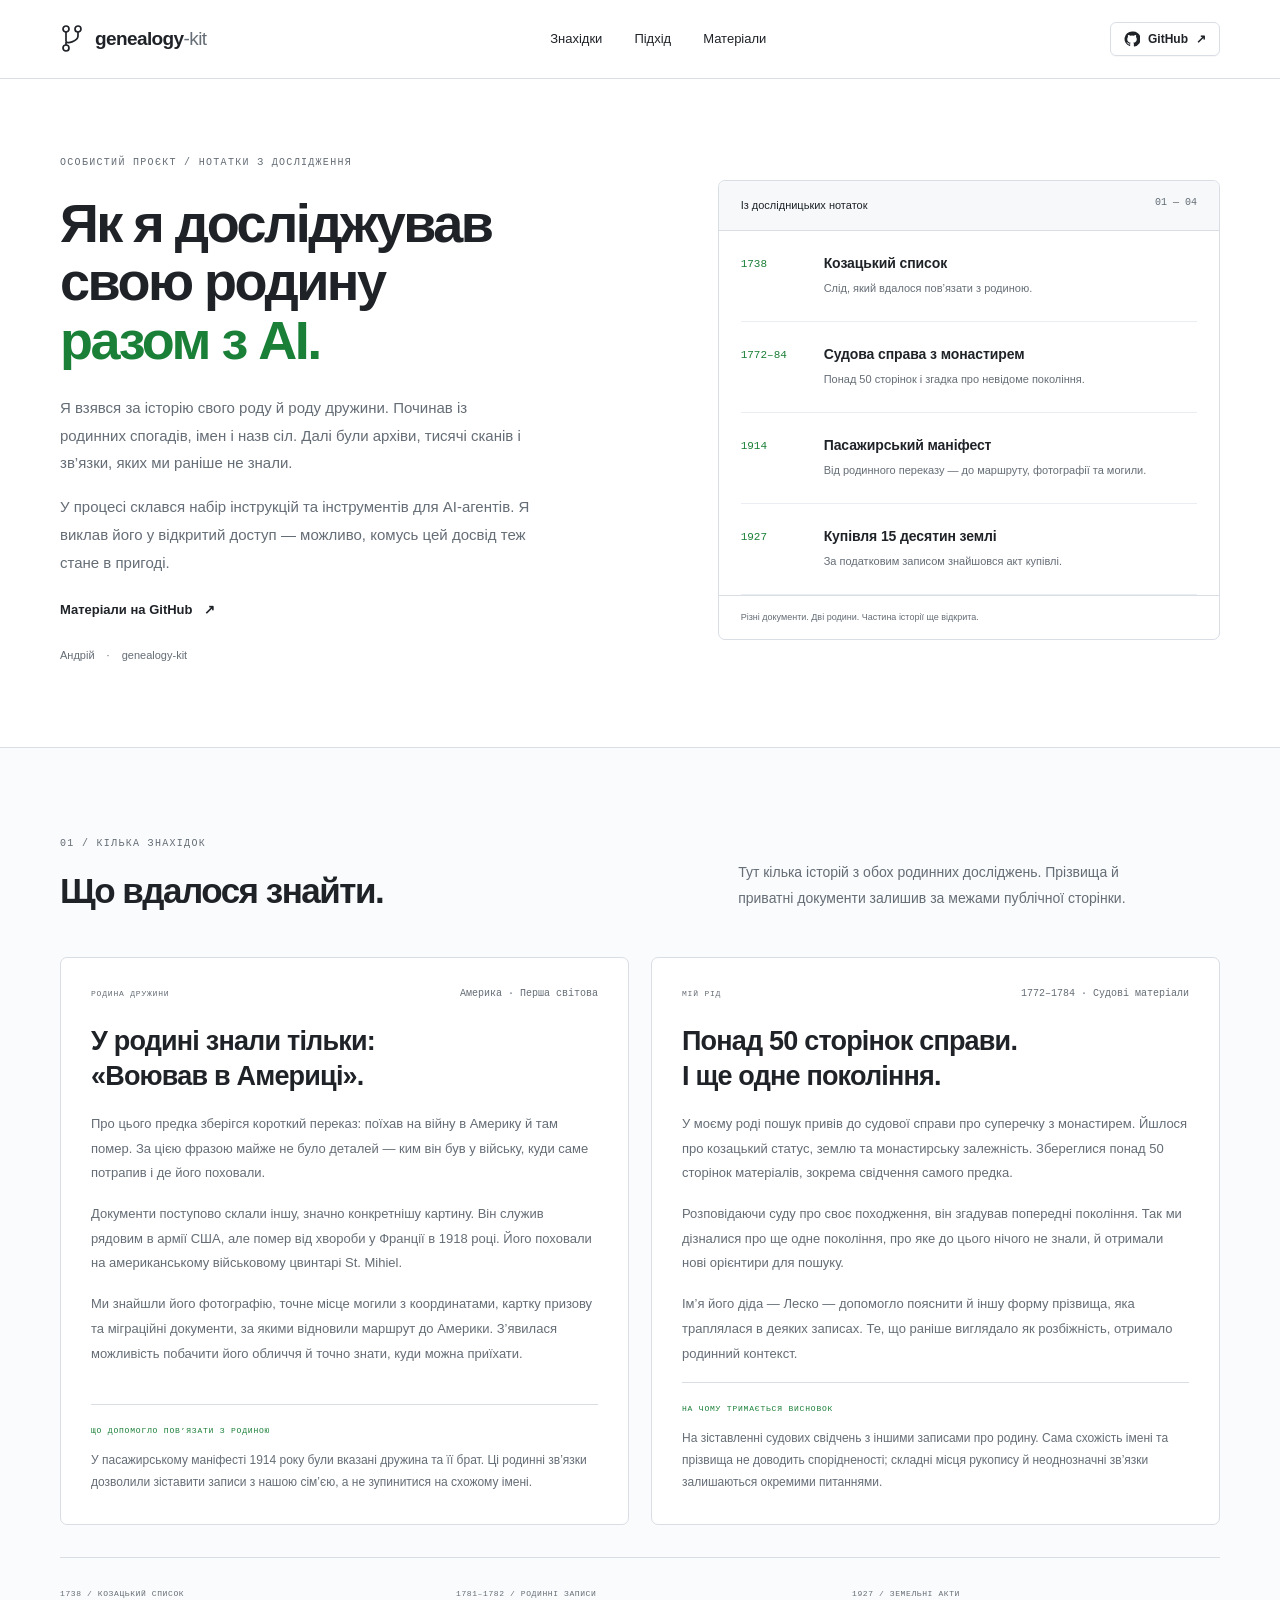
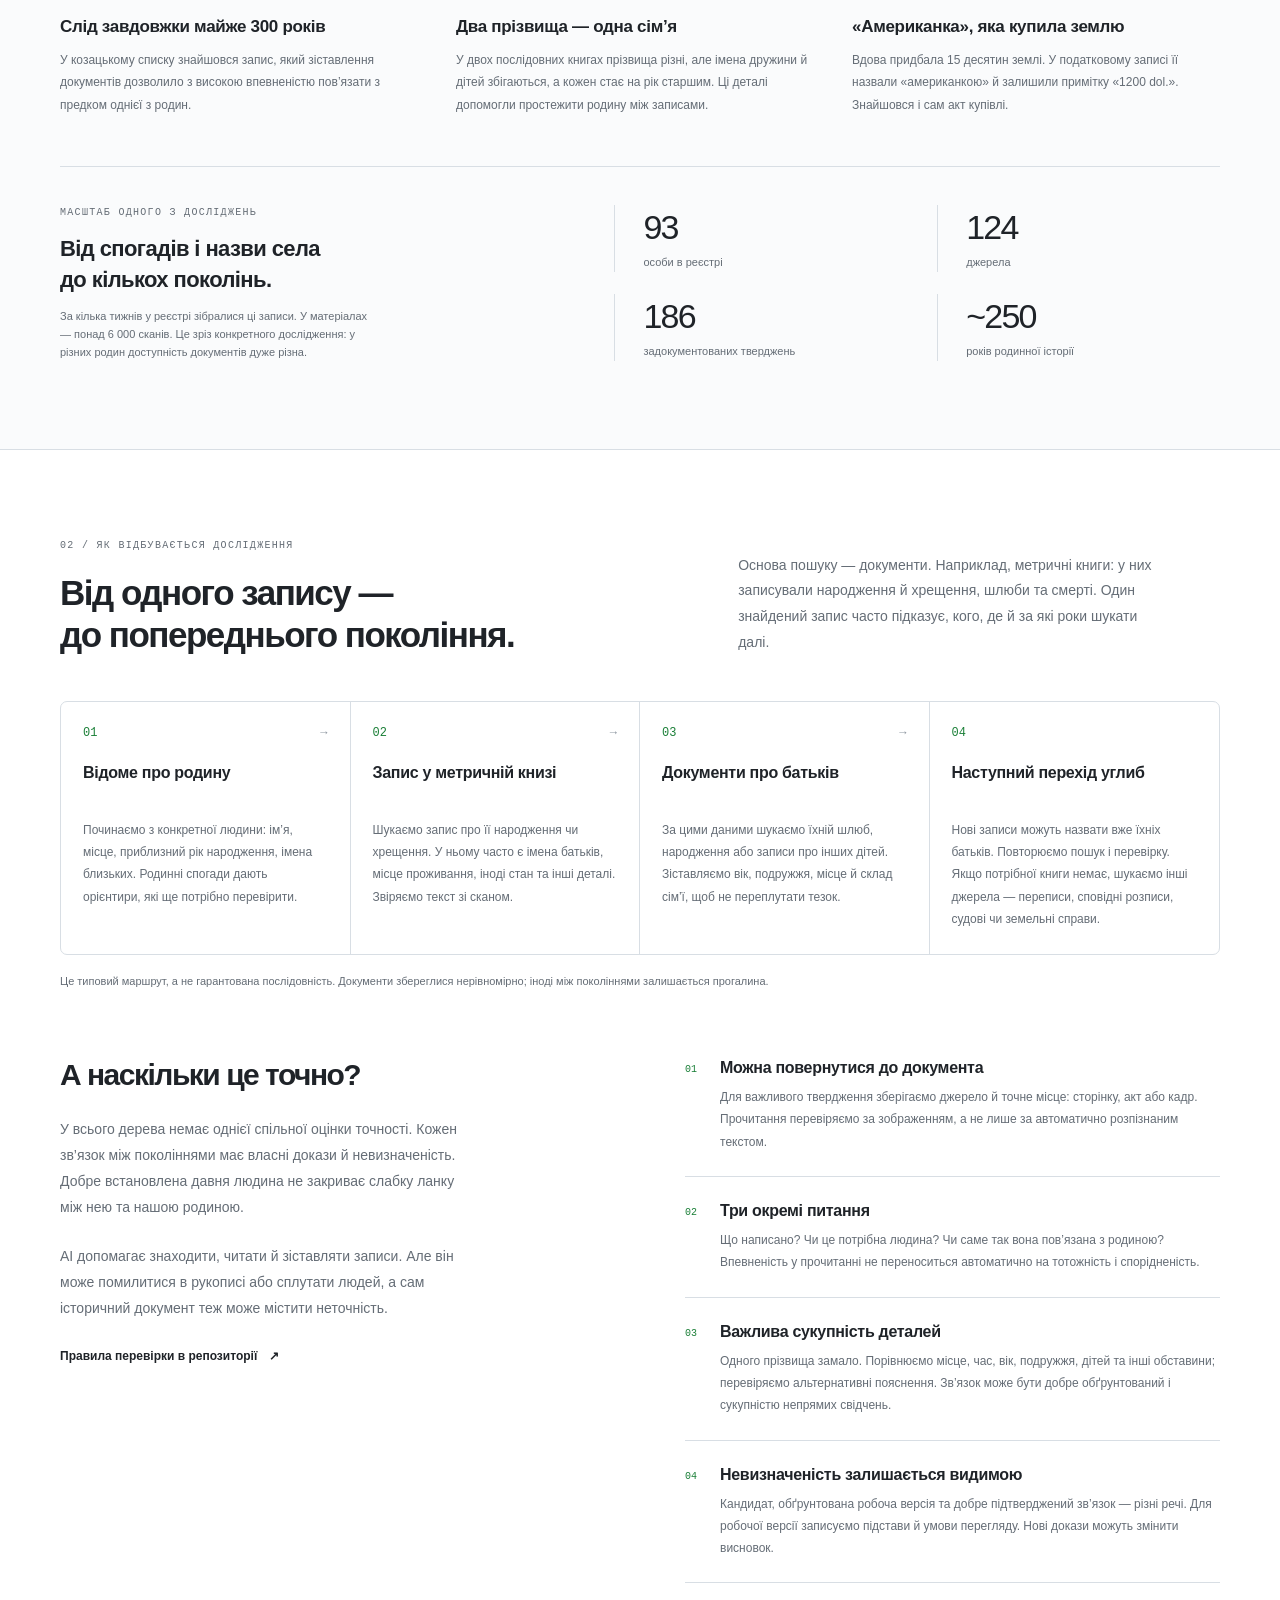
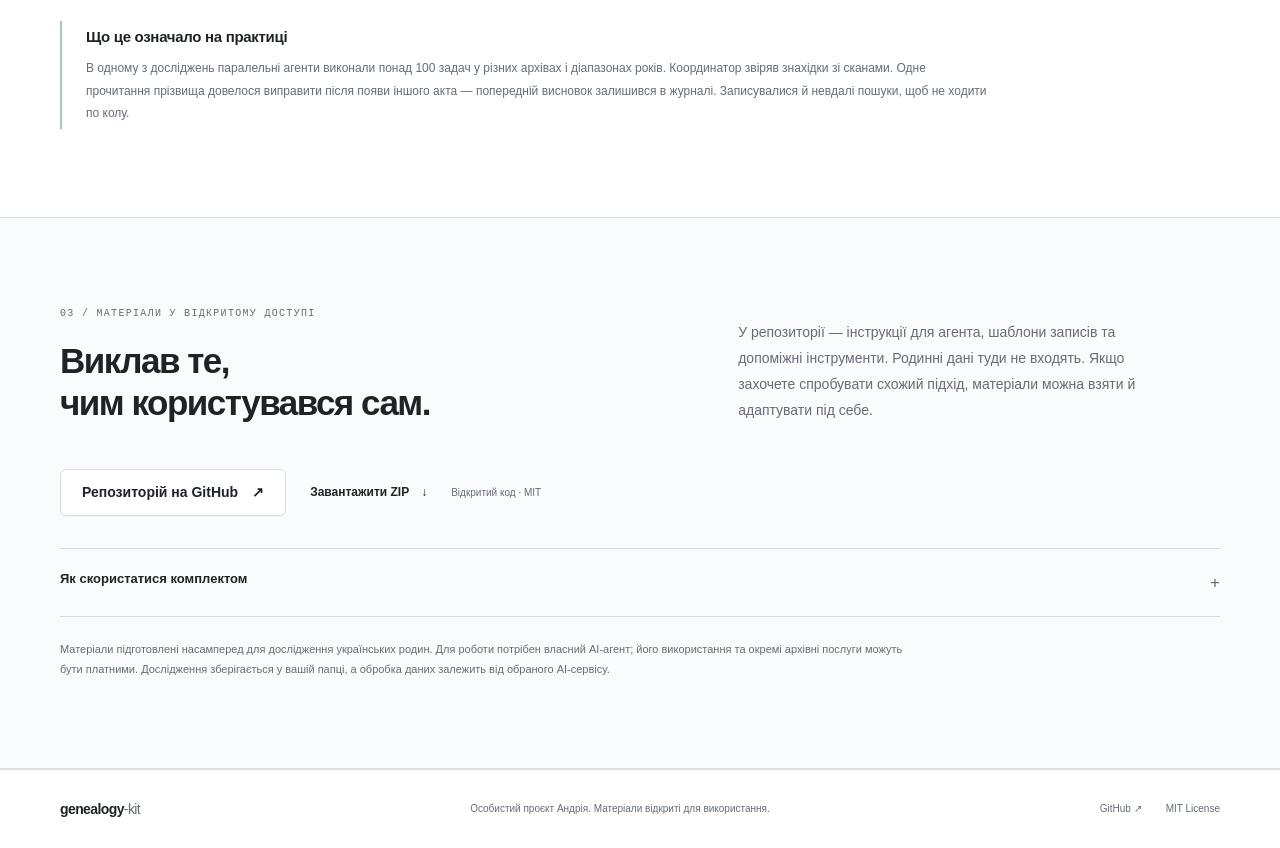
==== commit 526e533a: "Дві родинні історії та пояснення перевірки поколінь" ====
--- a/index.html
+++ b/index.html
@@ -32,23 +32,48 @@
 <aside class="research-notes" aria-label="Кілька записів із двох родинних досліджень">
 <div class="notes-header"><span>Із дослідницьких нотаток</span><span class="mono">01 — 04</span></div>
 <div class="note-row"><span class="note-date">1738</span><div><h3>Козацький список</h3><p>Слід, який вдалося пов’язати з родиною.</p></div></div>
-<div class="note-row"><span class="note-date">1781–82</span><div><h3>Інше прізвище, та сама сім’я</h3><p>Збігаються імена, склад родини й вік.</p></div></div>
-<div class="note-row"><span class="note-date">1914</span><div><h3>Пасажирський маніфест</h3><p>Дружина та її брат допомогли встановити тотожність.</p></div></div>
+<div class="note-row"><span class="note-date">1772–84</span><div><h3>Судова справа з монастирем</h3><p>Понад 50 сторінок і згадка про невідоме покоління.</p></div></div>
+<div class="note-row"><span class="note-date">1914</span><div><h3>Пасажирський маніфест</h3><p>Від родинного переказу — до маршруту, фотографії та могили.</p></div></div>
 <div class="note-row"><span class="note-date">1927</span><div><h3>Купівля 15 десятин землі</h3><p>За податковим записом знайшовся акт купівлі.</p></div></div>
 <div class="notes-footer">Різні документи. Дві родини. Частина історії ще відкрита.</div>
 </aside>
 </section>
 <section id="stories" class="stories-section"><div class="wrap section">
 <div class="section-heading"><div><div class="eyebrow">01 / КІЛЬКА ЗНАХІДОК</div><h2>Що вдалося знайти.</h2></div><p>Тут кілька історій з обох родинних досліджень. Прізвища й приватні документи залишив за межами публічної сторінки.</p></div>
-<div class="stories-grid">
-<article class="story feature-story"><div class="story-meta"><span class="tag">КОЗАЦЬКИЙ СПИСОК</span><span>1738</span></div><div class="year-art" aria-hidden="true">1738<span>──────────</span>сьогодні</div><h3>Родинний слід<br>завдовжки майже 300 років.</h3><p>У козацькому списку 1738 року знайшовся запис, який зіставлення документів дозволило з високою впевненістю пов’язати з предком однієї з родин. Так у дослідженні з’явився слід завдовжки майже 300 років.</p></article>
-<article class="story"><div class="story-meta"><span class="tag">РОДИННІ ЗАПИСИ</span><span>1781 → 1782</span></div><h3>Два прізвища.<br>Одна сім’я.</h3><p>У двох послідовних книгах прізвища різні. Але дружина й діти мають ті самі імена, а кожен стає на рік старшим. Так знайшовся зв’язок, який пошук лише за сучасним прізвищем міг пропустити.</p></article>
-<article class="story"><div class="story-meta"><span class="tag">МІГРАЦІЙНІ ДОКУМЕНТИ</span><span>1914 → 1918</span></div><h3>За океаном знайшлася<br>відповідь на родинний переказ.</h3><p>Удома пам’ятали: «поїхав на війну в Америку». Пошук привів до солдата армії США, який помер у Франції. Зіставити людину допоміг пасажирський маніфест із даними дружини та її брата.</p></article>
-<article class="story"><div class="story-meta"><span class="tag">ЗЕМЕЛЬНІ АКТИ</span><span>1927</span></div><h3>«Американка»,<br>яка купила землю.</h3><p>Вдова придбала 15 десятин землі колишнього маєтку. У податковому записі її назвали «американкою» та залишили примітку «1200 dol.». Знайшовся й сам акт купівлі в іпотечній книзі.</p></article>
+<div class="story-essays">
+<article class="case-story"><div class="story-meta"><span class="tag">РОДИНА ДРУЖИНИ</span><span>Америка · Перша світова</span></div><h3>У родині знали тільки:<br>«Воював в Америці».</h3>
+<p>Про цього предка зберігся короткий переказ: поїхав на війну в Америку й там помер. За цією фразою майже не було деталей — ким він був у війську, куди саме потрапив і де його поховали.</p>
+<p>Документи поступово склали іншу, значно конкретнішу картину. Він служив рядовим в армії США, але помер від хвороби у Франції в 1918 році. Його поховали на американському військовому цвинтарі St. Mihiel.</p>
+<p>Ми знайшли його фотографію, точне місце могили з координатами, картку призову та міграційні документи, за якими відновили маршрут до Америки. З’явилася можливість побачити його обличчя й точно знати, куди можна приїхати.</p>
+<div class="case-evidence"><span class="eyebrow">ЩО ДОПОМОГЛО ПОВ’ЯЗАТИ З РОДИНОЮ</span><p>У пасажирському маніфесті 1914 року були вказані дружина та її брат. Ці родинні зв’язки дозволили зіставити записи з нашою сім’єю, а не зупинитися на схожому імені.</p></div>
+</article>
+<article class="case-story"><div class="story-meta"><span class="tag">МІЙ РІД</span><span>1772–1784 · Судові матеріали</span></div><h3>Понад 50 сторінок справи.<br>І ще одне покоління.</h3>
+<p>У моєму роді пошук привів до судової справи про суперечку з монастирем. Йшлося про козацький статус, землю та монастирську залежність. Збереглися понад 50 сторінок матеріалів, зокрема свідчення самого предка.</p>
+<p>Розповідаючи суду про своє походження, він згадував попередні покоління. Так ми дізналися про ще одне покоління, про яке до цього нічого не знали, й отримали нові орієнтири для пошуку.</p>
+<p>Ім’я його діда — Леско — допомогло пояснити й іншу форму прізвища, яка траплялася в деяких записах. Те, що раніше виглядало як розбіжність, отримало родинний контекст.</p>
+<div class="case-evidence"><span class="eyebrow">НА ЧОМУ ТРИМАЄТЬСЯ ВИСНОВОК</span><p>На зіставленні судових свідчень з іншими записами про родину. Сама схожість імені та прізвища не доводить спорідненості; складні місця рукопису й неоднозначні зв’язки залишаються окремими питаннями.</p></div>
+</article>
+</div>
+<div class="more-findings" aria-label="Інші знахідки">
+<article><span class="eyebrow">1738 / КОЗАЦЬКИЙ СПИСОК</span><h3>Слід завдовжки майже 300 років</h3><p>У козацькому списку знайшовся запис, який зіставлення документів дозволило з високою впевненістю пов’язати з предком однієї з родин.</p></article>
+<article><span class="eyebrow">1781–1782 / РОДИННІ ЗАПИСИ</span><h3>Два прізвища — одна сім’я</h3><p>У двох послідовних книгах прізвища різні, але імена дружини й дітей збігаються, а кожен стає на рік старшим. Ці деталі допомогли простежити родину між записами.</p></article>
+<article><span class="eyebrow">1927 / ЗЕМЕЛЬНІ АКТИ</span><h3>«Американка», яка купила землю</h3><p>Вдова придбала 15 десятин землі. У податковому записі її назвали «американкою» й залишили примітку «1200 dol.». Знайшовся і сам акт купівлі.</p></article>
 </div>
 <div class="case-summary"><div><span class="eyebrow">МАСШТАБ ОДНОГО З ДОСЛІДЖЕНЬ</span><h3>Від спогадів і назви села<br>до кількох поколінь.</h3><p>За кілька тижнів у реєстрі зібралися ці записи. У матеріалах — понад 6 000 сканів. Це зріз конкретного дослідження: у різних родин доступність документів дуже різна.</p></div><div class="stats"><div><strong>93</strong><span>особи в реєстрі</span></div><div><strong>124</strong><span>джерела</span></div><div><strong>186</strong><span>задокументованих тверджень</span></div><div><strong>~250</strong><span>років родинної історії</span></div></div></div>
 </div></section>
-<section id="how" class="section wrap evidence-section"><div><div class="eyebrow">02 / ЯК БУЛА ОРГАНІЗОВАНА РОБОТА</div><h2>AI допомагав шукати.<br>Висновки все одно<br>потребували перевірки.</h2><p class="section-intro">В одному з досліджень паралельні агенти виконали понад 100 задач: різні архіви, книги й діапазони років. Координатор звіряв знахідки зі сканами та зводив результати.</p><p class="section-intro">З цього досвіду й склався комплект. У ньому я зібрав правила, які допомагали тримати дослідження послідовним.</p><a class="text-link" href="https://github.com/AndriiPopovych/genealogy-kit/blob/main/AGENTS.md">Правила роботи в репозиторії <span aria-hidden="true">↗</span></a></div><div class="evidence-list"><article><span>01</span><div><h3>Прочитання, тотожність, спорідненість</h3><p>Це три окремі оцінки. Правильно прочитане ім’я ще не означає, що знайдено потрібну людину. А знайдена людина не стає автоматично предком.</p></div></article><article><span>02</span><div><h3>Робочі версії залишалися версіями</h3><p>Обґрунтована гіпотеза дозволяла продовжувати пошук. Поруч зберігалися докази, альтернативи й те, що могло змінити висновок.</p></div></article><article><span>03</span><div><h3>Прочитання доводилося виправляти</h3><p>Одне прізвище спочатку було прочитано неправильно. Інший акт дав підставу переглянути висновок. Попереднє рішення залишилося в журналі виправлень.</p></div></article><article><span>04</span><div><h3>Невдалі пошуки теж записувалися</h3><p>У журналі одного дослідження зібралося 129 записів пошуку. Це допомагало бачити, що вже перевірено, і повертатися до роботи після перерви.</p></div></article></div></section>
+<section id="how" class="section wrap research-method">
+<div class="section-heading"><div><div class="eyebrow">02 / ЯК ВІДБУВАЄТЬСЯ ДОСЛІДЖЕННЯ</div><h2>Від одного запису —<br>до попереднього покоління.</h2></div><p>Основа пошуку — документи. Наприклад, метричні книги: у них записували народження й хрещення, шлюби та смерті. Один знайдений запис часто підказує, кого, де й за які роки шукати далі.</p></div>
+<ol class="research-chain">
+<li><span class="chain-number">01</span><h3>Відоме про родину</h3><p>Починаємо з конкретної людини: ім’я, місце, приблизний рік народження, імена близьких. Родинні спогади дають орієнтири, які ще потрібно перевірити.</p></li>
+<li><span class="chain-number">02</span><h3>Запис у метричній книзі</h3><p>Шукаємо запис про її народження чи хрещення. У ньому часто є імена батьків, місце проживання, іноді стан та інші деталі. Звіряємо текст зі сканом.</p></li>
+<li><span class="chain-number">03</span><h3>Документи про батьків</h3><p>За цими даними шукаємо їхній шлюб, народження або записи про інших дітей. Зіставляємо вік, подружжя, місце й склад сім’ї, щоб не переплутати тезок.</p></li>
+<li><span class="chain-number">04</span><h3>Наступний перехід углиб</h3><p>Нові записи можуть назвати вже їхніх батьків. Повторюємо пошук і перевірку. Якщо потрібної книги немає, шукаємо інші джерела — переписи, сповідні розписи, судові чи земельні справи.</p></li>
+</ol>
+<p class="chain-caption">Це типовий маршрут, а не гарантована послідовність. Документи збереглися нерівномірно; іноді між поколіннями залишається прогалина.</p>
+<div class="accuracy-section"><div><h2>А наскільки це точно?</h2><p class="section-intro">У всього дерева немає однієї спільної оцінки точності. Кожен зв’язок між поколіннями має власні докази й невизначеність. Добре встановлена давня людина не закриває слабку ланку між нею та нашою родиною.</p><p class="section-intro">AI допомагає знаходити, читати й зіставляти записи. Але він може помилитися в рукописі або сплутати людей, а сам історичний документ теж може містити неточність.</p><a class="text-link" href="https://github.com/AndriiPopovych/genealogy-kit/blob/main/AGENTS.md">Правила перевірки в репозиторії <span aria-hidden="true">↗</span></a></div>
+<div class="evidence-list"><article><span>01</span><div><h3>Можна повернутися до документа</h3><p>Для важливого твердження зберігаємо джерело й точне місце: сторінку, акт або кадр. Прочитання перевіряємо за зображенням, а не лише за автоматично розпізнаним текстом.</p></div></article><article><span>02</span><div><h3>Три окремі питання</h3><p>Що написано? Чи це потрібна людина? Чи саме так вона пов’язана з родиною? Впевненість у прочитанні не переноситься автоматично на тотожність і спорідненість.</p></div></article><article><span>03</span><div><h3>Важлива сукупність деталей</h3><p>Одного прізвища замало. Порівнюємо місце, час, вік, подружжя, дітей та інші обставини; перевіряємо альтернативні пояснення. Зв’язок може бути добре обґрунтований і сукупністю непрямих свідчень.</p></div></article><article><span>04</span><div><h3>Невизначеність залишається видимою</h3><p>Кандидат, обґрунтована робоча версія та добре підтверджений зв’язок — різні речі. Для робочої версії записуємо підстави й умови перегляду. Нові докази можуть змінити висновок.</p></div></article></div></div>
+<div class="method-note"><h3>Що це означало на практиці</h3><p>В одному з досліджень паралельні агенти виконали понад 100 задач у різних архівах і діапазонах років. Координатор звіряв знахідки зі сканами. Одне прочитання прізвища довелося виправити після появи іншого акта — попередній висновок залишився в журналі. Записувалися й невдалі пошуки, щоб не ходити по колу.</p></div>
+</section>
 <section id="start" class="start-section"><div class="wrap section"><div class="section-heading"><div><div class="eyebrow">03 / МАТЕРІАЛИ У ВІДКРИТОМУ ДОСТУПІ</div><h2>Виклав те,<br>чим користувався сам.</h2></div><p>У репозиторії — інструкції для агента, шаблони записів та допоміжні інструменти. Родинні дані туди не входять. Якщо захочете спробувати схожий підхід, матеріали можна взяти й адаптувати під себе.</p></div><div class="material-links"><a class="button" href="https://github.com/AndriiPopovych/genealogy-kit">Репозиторій на GitHub <span aria-hidden="true">↗</span></a><a class="text-link" href="https://github.com/AndriiPopovych/genealogy-kit/archive/refs/heads/main.zip">Завантажити ZIP <span aria-hidden="true">↓</span></a><span>Відкритий код · MIT</span></div><details class="setup-details"><summary>Як скористатися комплектом <span aria-hidden="true">+</span></summary><div class="start-grid"><div class="start-instructions"><article><span>1</span><div><h3>Завантажте комплект</h3><p>Розпакуйте ZIP в окрему папку для однієї родини. Реєстрація на GitHub і знання Git не потрібні.</p></div></article><article><span>2</span><div><h3>Відкрийте папку в AI-агенті</h3><p>Потрібен агент, який читає та змінює локальні файли. Для сканів — розпізнавання зображень, для архівних сайтів — доступ до браузера.</p></div></article><article><span>3</span><div><h3>Передайте стартовий запит</h3><p>Скопіюйте текст поруч. Агент прочитає інструкції, поставить перші запитання та допоможе з підготовкою доступу до архівів.</p></div></article></div><div class="prompt-panel"><div class="prompt-header"><span><span class="status-dot"></span> Перше повідомлення агенту</span><button id="copy-prompt" type="button">Копіювати <span aria-hidden="true">⧉</span></button></div><div class="prompt-body"><span class="prompt-comment"># Відкрийте папку комплекту та надішліть:</span><p id="prompt-text">Прочитай START_PROMPT.md у цій папці й почни дослідження моєї родини за його інструкціями. Допоможи мені розповісти те, що я вже знаю, та визначити перше запитання для пошуку.</p><span class="cursor" aria-hidden="true"></span></div><div class="prompt-footer">Не потрібно заповнювати анкету заздалегідь.</div><p id="copy-status" role="status" aria-live="polite"></p></div></div></details><p class="start-footnote">Матеріали підготовлені насамперед для дослідження українських родин. Для роботи потрібен власний AI-агент; його використання та окремі архівні послуги можуть бути платними. Дослідження зберігається у вашій папці, а обробка даних залежить від обраного AI-сервісу.</p></div></section>
 </main>
 <footer><div class="wrap footer-inner"><a class="brand" href="#">genealogy<span class="muted">-kit</span></a><p>Особистий проєкт Андрія. Матеріали відкриті для використання.</p><div><a href="https://github.com/AndriiPopovych/genealogy-kit">GitHub ↗</a><a href="https://github.com/AndriiPopovych/genealogy-kit/blob/main/LICENSE">MIT License</a></div></div></footer>
--- a/styles.css
+++ b/styles.css
@@ -9,3 +9,11 @@
 @media(max-width:1050px){.personal-hero{gap:40px}.personal-hero h1{font-size:47px}.note-row{gap:12px;grid-template-columns:58px 1fr}}
 @media(max-width:760px){.personal-hero{grid-template-columns:1fr;gap:38px;padding-block:46px 56px}.personal-hero h1{font-size:49px}.research-notes{width:100%;max-width:530px}.note-row{padding-block:19px;grid-template-columns:65px 1fr}.notes-header{font-size:11px}.material-links{gap:18px}.evidence-section h2{font-size:30px}.footer-inner p{max-width:100%;font-size:10px}}
 @media(max-width:450px){.personal-hero h1{font-size:42px;letter-spacing:-1.8px}.personal-hero .lead{font-size:14px}.personal-hero .eyebrow{font-size:8px}.notes-header,.note-row{margin-inline:0}.note-row{padding:18px;gap:10px;grid-template-columns:62px 1fr}.notes-header{padding:14px 18px}.notes-footer{padding:13px 18px}.note-row h3{font-size:13px}.material-links>span{width:100%}}
+
+/* Розгорнуті родинні історії та послідовність перевірки джерел. */
+.story-essays{display:grid;grid-template-columns:1fr 1fr;gap:22px}.case-story{border:1px solid var(--line);border-radius:7px;background:white;padding:30px;display:flex;flex-direction:column}.case-story h3{font-size:27px;line-height:1.3;letter-spacing:-.8px;font-weight:550;margin:25px 0 18px}.case-story>p{color:var(--muted);font-size:13px;line-height:1.9;margin-bottom:16px}.case-evidence{border-top:1px solid var(--line);padding-top:20px;margin-top:auto}.case-evidence .eyebrow{font-size:8px;letter-spacing:.8px;color:var(--green)}.case-evidence p{font-size:12px;line-height:1.85;margin-top:11px;color:var(--muted)}.more-findings{display:grid;grid-template-columns:repeat(3,1fr);gap:28px;margin-top:32px;padding-top:30px;border-top:1px solid var(--line)}.more-findings .eyebrow{font-size:8px;letter-spacing:.6px}.more-findings h3{font-size:17px;margin:15px 0 10px}.more-findings p{font-size:12px;line-height:1.85;color:var(--muted)}.research-chain{list-style:none;margin:0;padding:0;display:grid;grid-template-columns:repeat(4,1fr);border:1px solid var(--line);border-radius:7px;overflow:hidden}.research-chain li{padding:24px 22px;border-right:1px solid var(--line);position:relative}.research-chain li:last-child{border:0}.chain-number{display:block;font:12px ui-monospace,monospace;color:var(--green);margin-bottom:22px}.research-chain li:not(:last-child) .chain-number:after{content:'→';float:right;color:#8c959f}.research-chain h3{font-size:16px;line-height:1.4;min-height:45px}.research-chain p{font-size:12px;line-height:1.85;color:var(--muted);margin-top:12px}.chain-caption{font-size:11px;line-height:1.8;color:var(--muted);margin-top:17px;max-width:800px}.accuracy-section{margin-top:65px;display:grid;grid-template-columns:1fr 1fr;gap:90px}.accuracy-section h2{margin-top:0;font-size:30px}.accuracy-section .text-link{margin-top:25px}.method-note{margin-top:38px;border-left:2px solid #a6c8b0;padding:5px 0 5px 24px;max-width:930px}.method-note h3{font-size:15px}.method-note p{font-size:12px;line-height:1.85;color:var(--muted);margin-top:10px}
+@media(max-width:1050px){.case-story{padding:25px}.case-story h3{font-size:24px}.story-essays{gap:18px}.research-chain{grid-template-columns:1fr 1fr}.research-chain li:nth-child(2){border-right:0}.research-chain li:nth-child(-n+2){border-bottom:1px solid var(--line)}.research-chain h3{min-height:0}.accuracy-section{gap:45px}.more-findings{gap:22px}}
+@media(max-width:760px){.story-essays,.more-findings,.accuracy-section{grid-template-columns:1fr}.case-story{padding:25px}.case-story h3{font-size:26px}.case-story .story-meta{flex-direction:row}.more-findings{gap:25px}.more-findings article+article{border-top:1px solid var(--line);padding-top:24px}.more-findings h3{margin-top:11px}.accuracy-section{margin-top:43px;gap:30px}.accuracy-section h2{font-size:28px}.method-note{margin-top:28px;padding-left:18px}}
+@media(max-width:450px){.case-story{padding:22px}.case-story h3{font-size:24px}.case-story .story-meta{font-size:8px}.case-evidence .eyebrow{font-size:7px}.research-chain{grid-template-columns:1fr}.research-chain li{border-right:0;border-bottom:1px solid var(--line)}.research-chain li:last-child{border-bottom:0}.chain-number{margin-bottom:14px}.research-chain li:not(:last-child) .chain-number:after{content:'↓'}}
+
+@media(max-width:450px){.header-inner{gap:8px}.header .brand{white-space:nowrap;font-size:16px}.header nav{gap:14px}}
